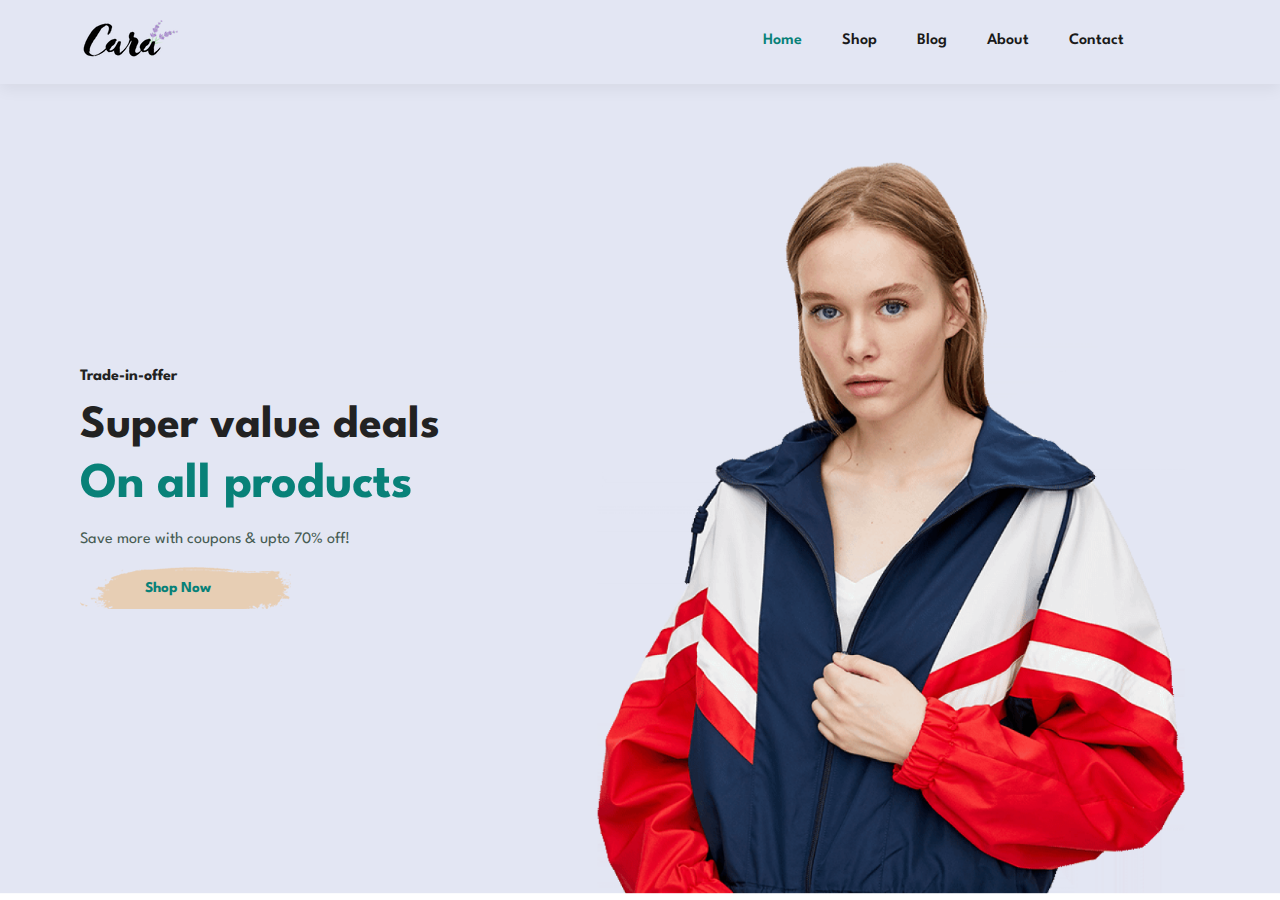
==== index.html @ a1d7463f "Hero section and Sticky navbar" ====
<!DOCTYPE html>
<html lang="en">

<head>
    <meta charset="UTF-8">
    <meta name="viewport" content="width=device-width, initial-scale=1.0">
    <title>Ecommerce Project</title>
    <link rel="stylesheet" href="style.css">
    <link rel="stylesheet" href="https://pro.fontawesome.com/releases/v5.10.0/css/all.css">

</head>

<body>
    <section id="header">
        <a href="#"><img src="img/logo.png" class="logo"></a>
        <div>
            <ul id="navbar">
                <li><a class="active" href="index.html">Home</a></li>
                <li><a href="shop.html">Shop</a></li>
                <li><a href="blog.html">Blog</a></li>
                <li><a href="about.html">About</a></li>
                <li><a href="contact.html">Contact</a></li>
                <li><a href="cart.html"><i class="far fa-shopping-bag"></i></a></li>
            </ul>
        </div>
    </section>

    <section id="hero">
        <h4>Trade-in-offer</h4>
        <h2>Super value deals</h2>
        <h1>On all products</h1>
        <p>Save more with coupons & upto 70% off!</p>
        <button>Shop Now</button>
    </section>

</body>
<script src="script.js"></script>

</html>
---- style.css ----
@import url('https://fonts.googleapis.com/css2?family=League+Spartan:wght@100..900&family=Spartan:wght@100..900&display=swap');

* {
    margin: 0;
    padding: 0;
    box-sizing: border-box;
    font-family: 'Spartan', sans-serif;
}

h1 {
    font-size: 50px;
    line-height: 64px;
    color: #222;
}

h2 {
    font-size: 46px;
    line-height: 54px;
    color: #222;
}

h4 {
    font-size: 20ox;
    color: #222;
}

h6 {
    font-size: 12px;
    font-weight: 700;
}

p {
    font-size: 16px;
    color: #465b52;
    margin: 15px 0 20px 0;
}

.section-p1 {
    padding: 40px 80px;
}

.section-m1 {
    margin: 40px 0;
}

body {
    width: 100%;
}

/* Header Start */
#header {
    display: flex;
    align-items: center;
    justify-content: space-between;
    padding: 20px 80px;
    background-color: #e3e6f3;
    box-shadow: 0 5px 15px rgba(0, 0, 0, 0.06);
    position: sticky;
    top: 0;
    left: 0;
}

#navbar {
    display: flex;
    justify-content: center;
    align-self: center;
}

#navbar li {
    list-style: none;
    padding: 0 20px;
    position: relative;
}

#navbar li a {
    text-decoration: none;
    font-size: 16px;
    font-weight: 600;
    color: #1a1a1a;
    transition: 0.3s ease;
}

#navbar li a:hover,
#navbar li a.active {
    color: #088178;
}

#navbar li a.active::af ter,
#navbar li a:hover::after {
    content: "";
    width: 30%;
    height: 2px;
    position: absolute;
    bottom: -4px;
    left: 20px;
    background: #088178;
}

/* Header ends */

/* Hero section starts */
#hero{
    background-image: url("img/hero4.png");
    height: 90vh;
    width: 100%;
    background-position: top 25% right 0;
    background-size: cover;
    padding: 0 80px;
    display: flex;
    flex-direction: column;
    align-items: flex-start;
    justify-content: center;
}

#hero h4{
    padding-bottom: 15px;
}
#hero h1{
color: #088178;
}
#hero button{
    background: url("img/button.png");
    color: #088178;
    background-color: transparent;
    border: 0;
    outline: 0;
    padding: 14px 80px 14px 65px; 
    cursor: pointer;
    background-repeat: no-repeat;
    font-weight: 700;
    font-size: 15px;
}
/* Hero section ends */
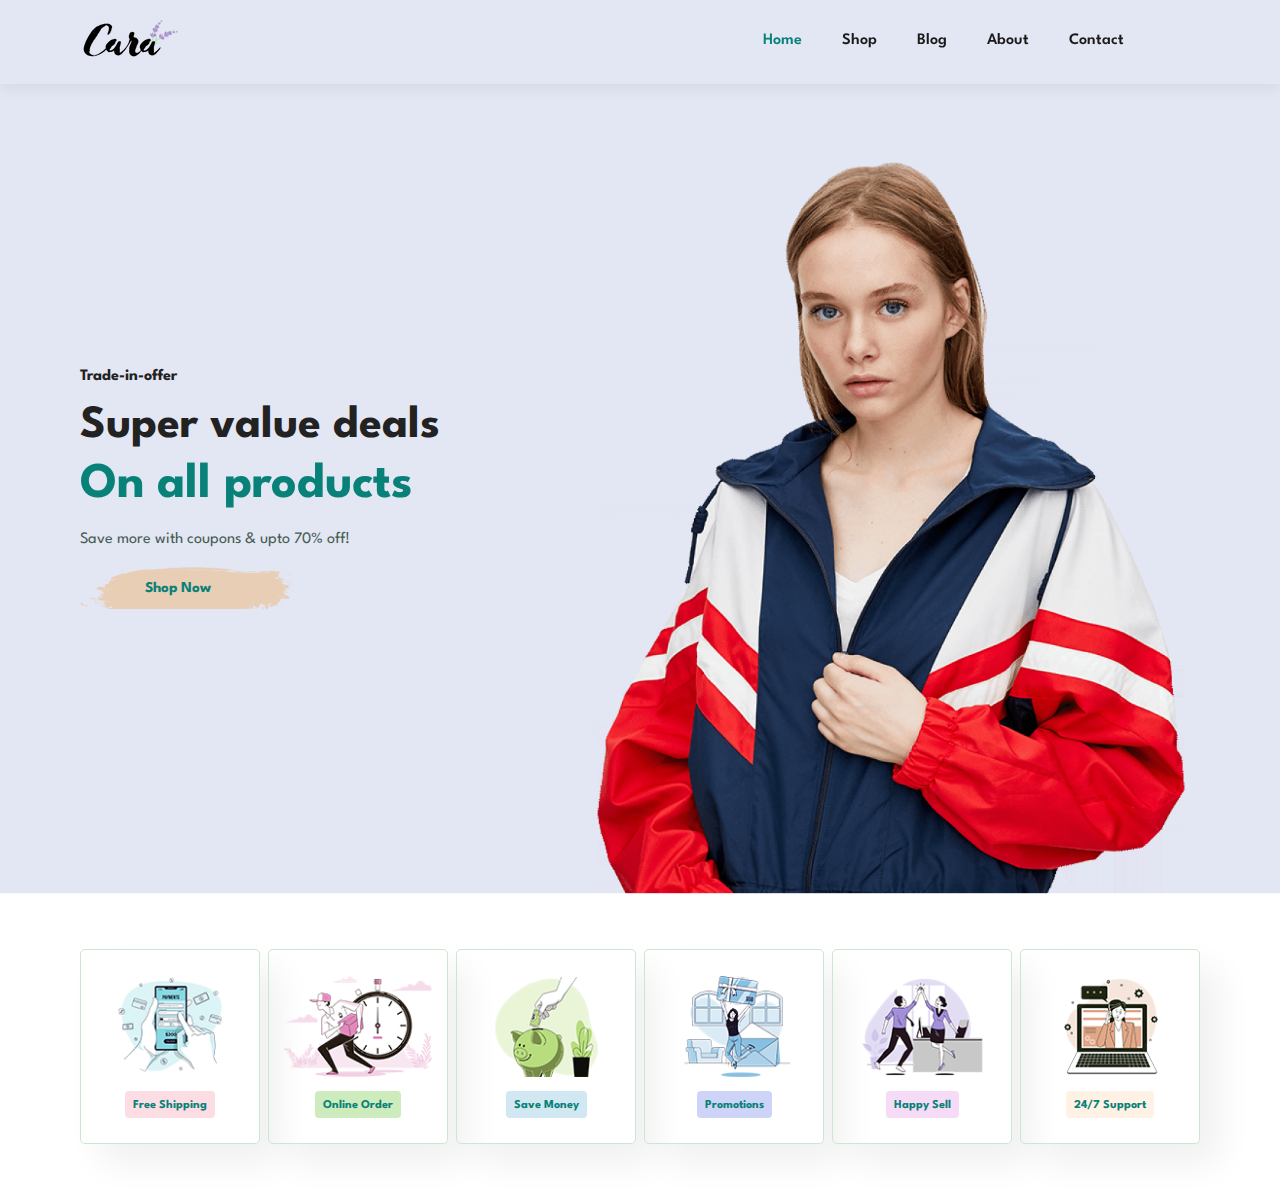
==== commit 3b7ef605: "Feature section" ====
--- a/index.html
+++ b/index.html
@@ -33,6 +33,34 @@
         <button>Shop Now</button>
     </section>
 
+    <section id="feature" class="section-p1">
+        <div class="fe-box">
+            <img src="img/features/f1.png" alt="">
+            <h6>Free Shipping</h6>
+        </div>
+        <div class="fe-box">
+            <img src="img/features/f2.png" alt="">
+            <h6>Online Order</h6>
+        </div>
+        <div class="fe-box">
+            <img src="img/features/f3.png" alt="">
+            <h6>Save Money</h6>
+        </div>
+        <div class="fe-box">
+            <img src="img/features/f4.png" alt="">
+            <h6>Promotions</h6>
+        </div>
+        <div class="fe-box">
+            <img src="img/features/f5.png" alt="">
+            <h6>Happy Sell</h6>
+        </div>
+        <div class="fe-box">
+            <img src="img/features/f6.png" alt="">
+            <h6>24/7 Support</h6>
+        </div>
+    </section>
+
+
 </body>
 <script src="script.js"></script>
 
--- a/style.css
+++ b/style.css
@@ -130,4 +130,58 @@
     font-weight: 700;
     font-size: 15px;
 }
-/* Hero section ends */+/* Hero section ends */
+
+/* Feature section starts */
+#feature{
+    display: flex;
+    align-items: center;
+    justify-content: space-between;
+    /* flex-wrap: wrap; */
+}
+#feature .fe-box{
+    width: 180px;
+    text-align: center;
+    padding: 25px 15px;
+    box-shadow: 20px 20px 34px rgba(0, 0, 0, 0.06);
+    ;
+    border: 1px solid #cce7d0;
+    border-radius: 5px;
+    margin: 15px 0;
+}
+
+#feature .fe-box:hover{
+    box-shadow: 10px 10px 54px rgba(0, 0, 0, 0.02 );
+}
+
+#feature .fe-box img{
+    width: 100%;
+    margin-bottom: 10px;
+}
+
+#feature .fe-box h6{
+    display: inline-block;
+    padding: 9px 8px 6px 8px;
+    line-height: 1;
+    border-radius: 4px;
+    color: #088178;
+    background-color: #fddde4;
+}
+
+#feature .fe-box:nth-child(2) h6{
+    background-color: #cdebbc;
+}
+#feature .fe-box:nth-child(3) h6{
+    background-color: #d1e8f2;
+}
+#feature .fe-box:nth-child(4) h6{
+    background-color: #cdd4f8;
+}
+#feature .fe-box:nth-child(5) h6{
+    background-color: #f6dbf6;
+}
+#feature .fe-box:nth-child(6) h6{
+    background-color: #fff2e5;
+}
+
+/* Feature section ends */
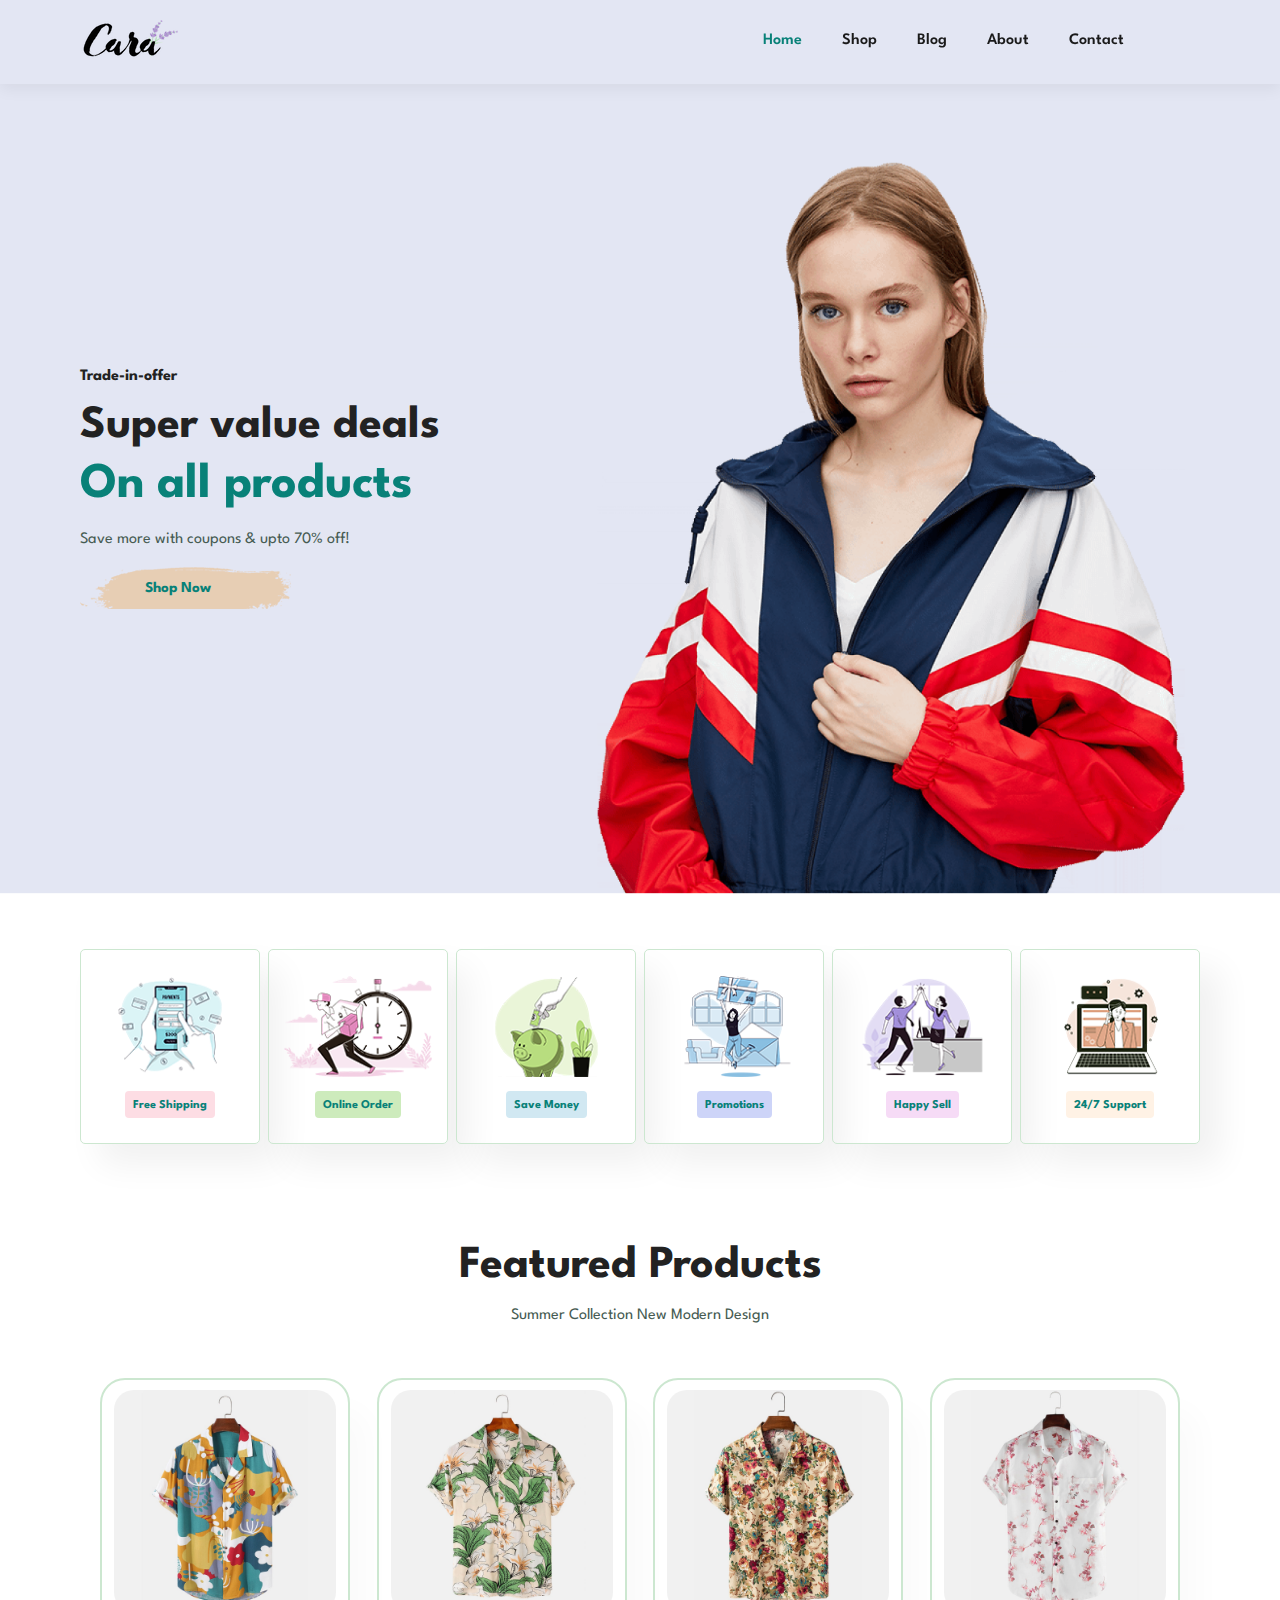
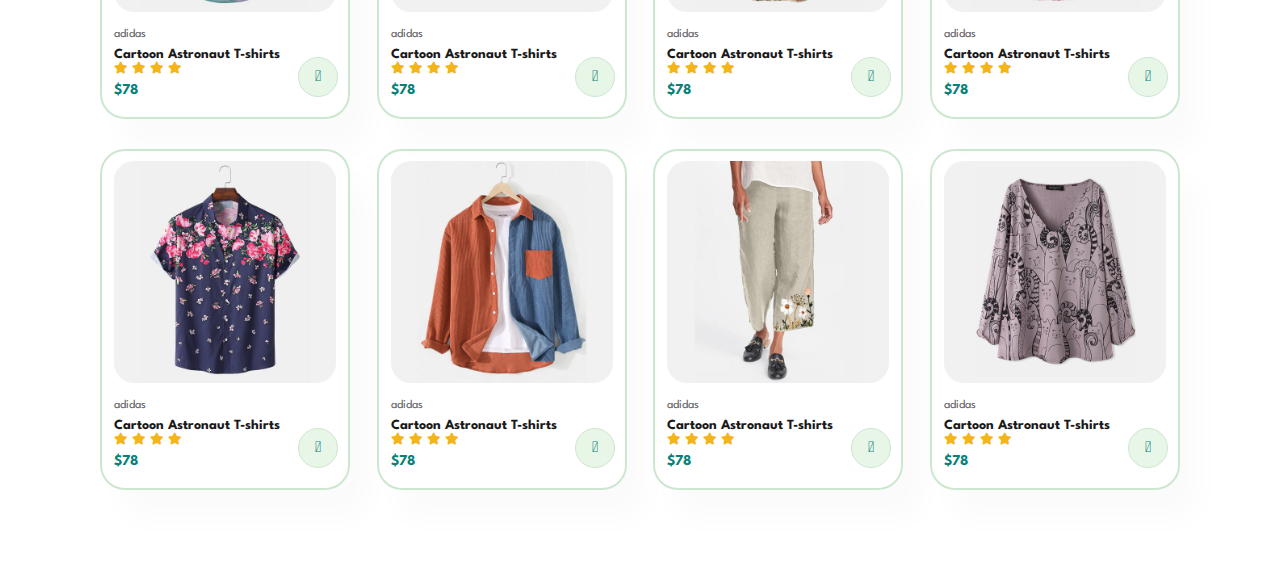
==== commit f6194337: "Feature products" ====
--- a/index.html
+++ b/index.html
@@ -60,6 +60,135 @@
         </div>
     </section>
 
+    <section id="product1" class="section-p1">
+        <h2>Featured Products</h2>
+        <p>Summer Collection New Modern Design</p>
+        <div class="pro-container">
+            <div class="pro">
+                <img src="img/products/f1.jpg" alt="">
+                <div class="des">
+                    <span>adidas</span>
+                    <h5>Cartoon Astronaut T-shirts</h5>
+                    <div class="star">
+                        <i class="fas fa-star"></i>
+                        <i class="fas fa-star"></i>
+                        <i class="fas fa-star"></i>
+                        <i class="fas fa-star"></i>
+                    </div>
+                    <h4>$78</h4>
+                </div>
+                <a href="#"><i class="fal fa-shopping-cart cart"></i></a>
+            </div>
+            <div class="pro">
+                <img src="img/products/f2.jpg" alt="">
+                <div class="des">
+                    <span>adidas</span>
+                    <h5>Cartoon Astronaut T-shirts</h5>
+                    <div class="star">
+                        <i class="fas fa-star"></i>
+                        <i class="fas fa-star"></i>
+                        <i class="fas fa-star"></i>
+                        <i class="fas fa-star"></i>
+                    </div>
+                    <h4>$78</h4>
+                </div>
+                <a href="#"><i class="fal fa-shopping-cart cart"></i></a>
+            </div>
+            <div class="pro">
+                <img src="img/products/f3.jpg" alt="">
+                <div class="des">
+                    <span>adidas</span>
+                    <h5>Cartoon Astronaut T-shirts</h5>
+                    <div class="star">
+                        <i class="fas fa-star"></i>
+                        <i class="fas fa-star"></i>
+                        <i class="fas fa-star"></i>
+                        <i class="fas fa-star"></i>
+                    </div>
+                    <h4>$78</h4>
+                </div>
+                <a href="#"><i class="fal fa-shopping-cart cart"></i></a>
+            </div>
+            <div class="pro">
+                <img src="img/products/f4.jpg" alt="">
+                <div class="des">
+                    <span>adidas</span>
+                    <h5>Cartoon Astronaut T-shirts</h5>
+                    <div class="star">
+                        <i class="fas fa-star"></i>
+                        <i class="fas fa-star"></i>
+                        <i class="fas fa-star"></i>
+                        <i class="fas fa-star"></i>
+                    </div>
+                    <h4>$78</h4>
+                </div>
+                <a href="#"><i class="fal fa-shopping-cart cart"></i></a>
+            </div>
+            <div class="pro">
+                <img src="img/products/f5.jpg" alt="">
+                <div class="des">
+                    <span>adidas</span>
+                    <h5>Cartoon Astronaut T-shirts</h5>
+                    <div class="star">
+                        <i class="fas fa-star"></i>
+                        <i class="fas fa-star"></i>
+                        <i class="fas fa-star"></i>
+                        <i class="fas fa-star"></i>
+                    </div>
+                    <h4>$78</h4>
+                </div>
+                <a href="#"><i class="fal fa-shopping-cart cart"></i></a>
+            </div>
+            <div class="pro">
+                <img src="img/products/f6.jpg" alt="">
+                <div class="des">
+                    <span>adidas</span>
+                    <h5>Cartoon Astronaut T-shirts</h5>
+                    <div class="star">
+                        <i class="fas fa-star"></i>
+                        <i class="fas fa-star"></i>
+                        <i class="fas fa-star"></i>
+                        <i class="fas fa-star"></i>
+                    </div>
+                    <h4>$78</h4>
+                </div>
+                <a href="#"><i class="fal fa-shopping-cart cart"></i></a>
+            </div>
+            <div class="pro">
+                <img src="img/products/f7.jpg" alt="">
+                <div class="des">
+                    <span>adidas</span>
+                    <h5>Cartoon Astronaut T-shirts</h5>
+                    <div class="star">
+                        <i class="fas fa-star"></i>
+                        <i class="fas fa-star"></i>
+                        <i class="fas fa-star"></i>
+                        <i class="fas fa-star"></i>
+                    </div>
+                    <h4>$78</h4>
+                </div>
+                <a href="#"><i class="fal fa-shopping-cart cart"></i></a>
+            </div>
+            <div class="pro">
+                <img src="img/products/f8.jpg" alt="">
+                <div class="des">
+                    <span>adidas</span>
+                    <h5>Cartoon Astronaut T-shirts</h5>
+                    <div class="star">
+                        <i class="fas fa-star"></i>
+                        <i class="fas fa-star"></i>
+                        <i class="fas fa-star"></i>
+                        <i class="fas fa-star"></i>
+                    </div>
+                    <h4>$78</h4>
+                </div>
+                <a href="#"><i class="fal fa-shopping-cart cart"></i></a>
+            </div>
+     
+
+        </div>
+    </section>
+
 
 </body>
 <script src="script.js"></script>
--- a/style.css
+++ b/style.css
@@ -58,12 +58,14 @@
     position: sticky;
     top: 0;
     left: 0;
+    z-index: 999;
 }
 
 #navbar {
     display: flex;
     justify-content: center;
     align-self: center;
+    
 }
 
 #navbar li {
@@ -137,7 +139,7 @@
     display: flex;
     align-items: center;
     justify-content: space-between;
-    /* flex-wrap: wrap; */
+    flex-wrap: wrap;
 }
 #feature .fe-box{
     width: 180px;
@@ -184,4 +186,83 @@
     background-color: #fff2e5;
 }
 
+#product1{
+    text-align: center;
+}
+
+#product1 .pro{
+    width: 23%;
+    min-width: 250px;
+    padding: 10px 12px;
+    border: 2px solid #cce7d0;
+    border-radius: 25px;
+    cursor: pointer;
+    box-shadow: 20px 30px 30px rgba(0, 0, 0, 0.02 );
+    margin: 15px 0;
+    transition: 0.2s ease;
+    position: relative;
+}
+#product1 .pro-container{
+    display: flex;
+    align-items: center;
+    justify-content: space-between;
+    flex-wrap: wrap;
+    padding: 20px;
+
+}
+
+#product1 .pro:hover{
+    box-shadow: 20px 30px 30px rgba(0, 0, 0, 0.08 );
+}
+
+#product1 .pro img{
+    width: 100%;
+    border-radius: 20px;
+}
+
+#product1 .pro .des{
+    text-align: start;
+    padding: 10px 0;
+}
+
+#product1 .pro .des span{
+    color: #606063;
+    font-size: 12px;
+}
+
+
+#product1 .pro .des h5{
+    padding-top: 7px;
+    color: #1a1a1a;
+    font-size: 14px;
+}
+
+
+#product1 .pro .des i{
+    font-size: 12px;
+    color: rgb(243, 181, 25);
+}
+
+
+#product1 .pro .des h4{
+    padding-top: 7px;
+    font-size: 15px;
+    font-weight: 700;
+    color: #088178;
+}
+
+
+#product1 .pro .cart{
+    width: 40px;
+    height: 40px;
+    line-height: 40px;
+    border-radius: 50px;
+    background-color: #e8f6e8;
+    font-weight: 500;
+    color: #088178;
+    border: 1px solid #cce7d0;
+    position: absolute;
+    bottom: 20px;
+    right: 10px;
+}
 /* Feature section ends */
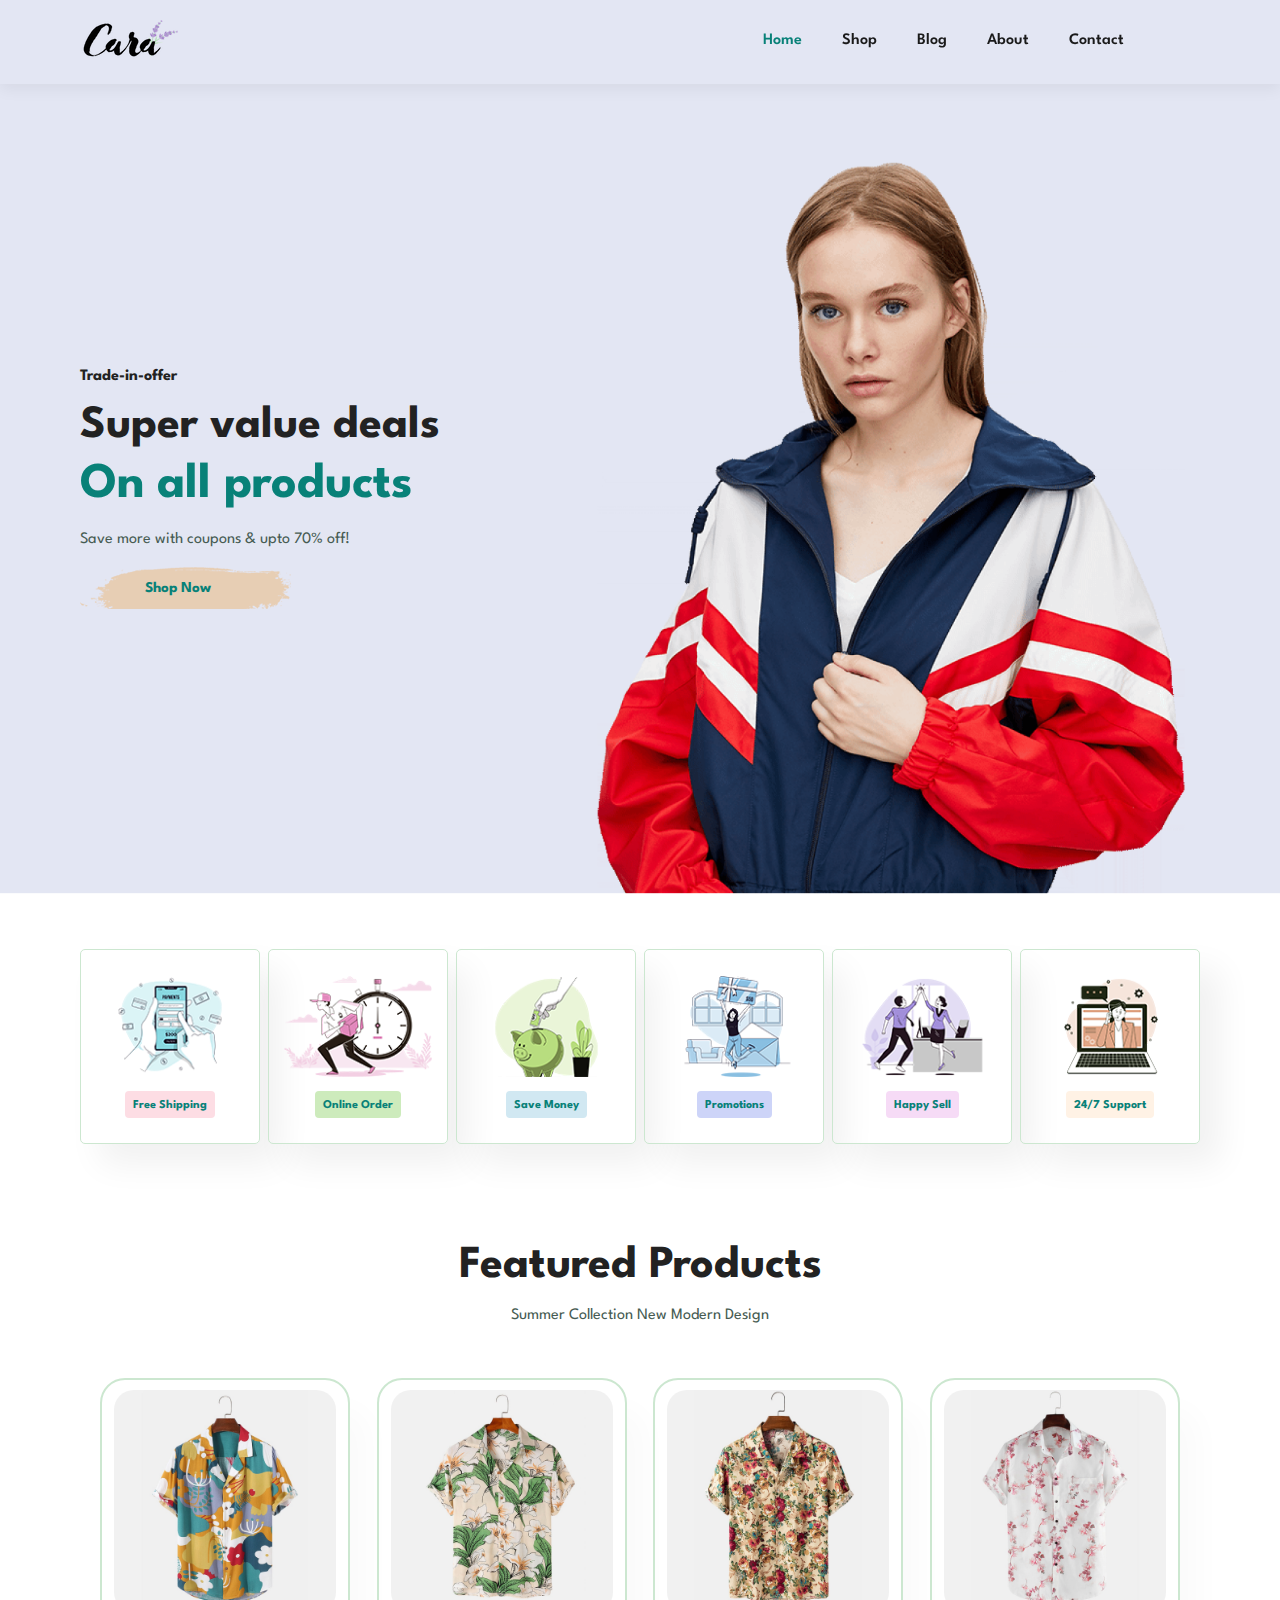
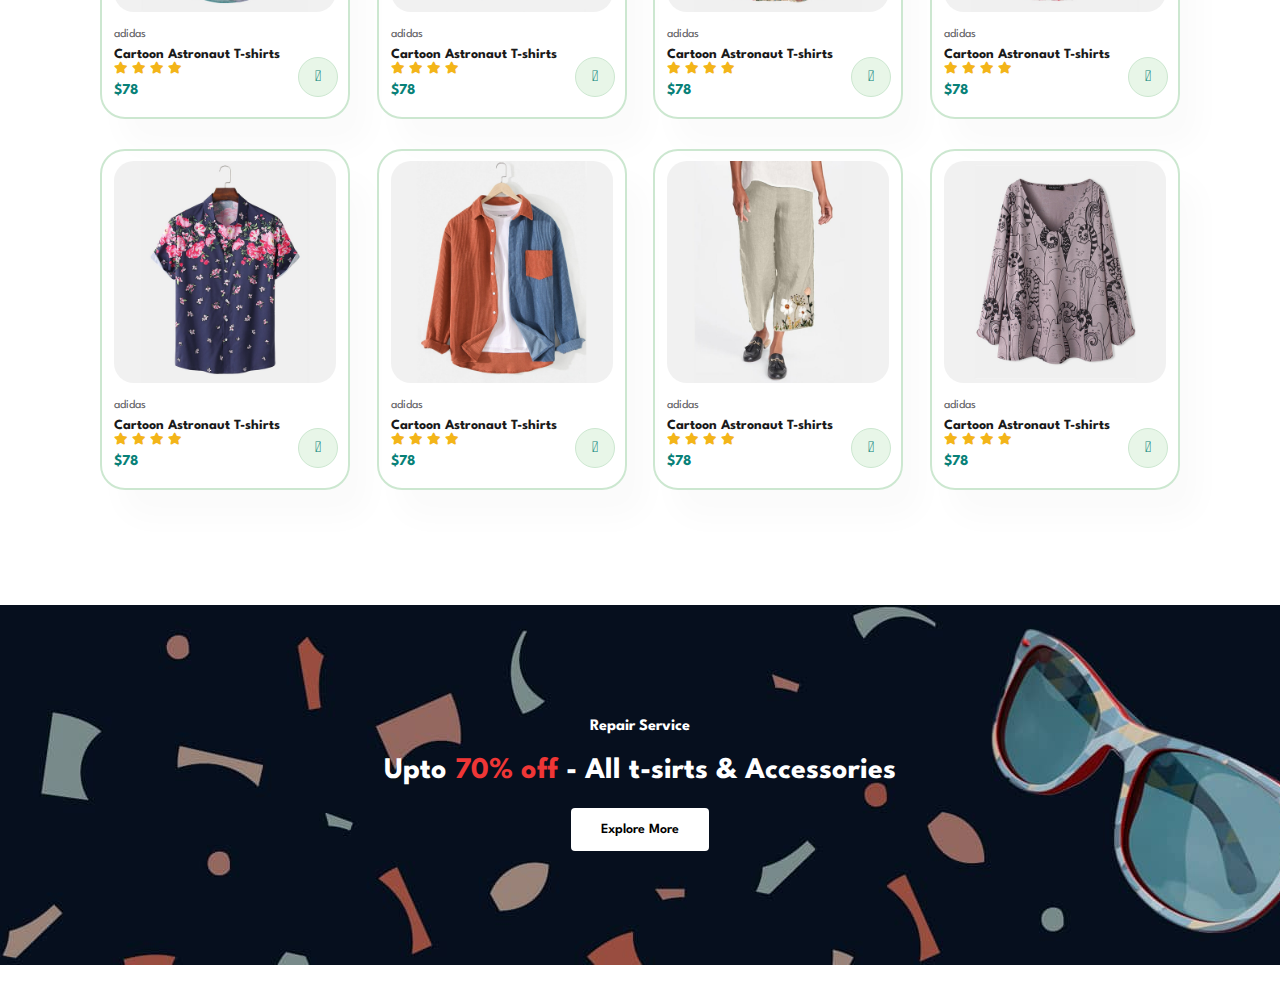
==== commit c49a87b1: "Banner section" ====
--- a/index.html
+++ b/index.html
@@ -189,6 +189,12 @@
         </div>
     </section>
 
+    <section id="banner" class="section-m1">
+        <h4>Repair Service</h4>
+        <h2>Upto <span>70% off</span> - All t-sirts & Accessories</h2>
+        <button class="normal">Explore More</button>
+    </section>
+
 
 </body>
 <script src="script.js"></script>
--- a/style.css
+++ b/style.css
@@ -41,6 +41,19 @@
 
 .section-m1 {
     margin: 40px 0;
+}
+
+button.normal{
+    font-size: 14px;
+    font-weight: 600;
+    padding: 15px 30px;
+    color: #000;
+    cursor: pointer;
+    border: 0;
+    outline: 0;
+    border-radius: 4px;
+    background-color: #fff;
+    transition: 0.3s ease;
 }
 
 body {
@@ -266,3 +279,38 @@
     right: 10px;
 }
 /* Feature section ends */
+
+
+/* Banner starts */
+#banner{
+    display: flex;
+    flex-direction: column;
+    justify-content: center;
+    align-items: center;
+    text-align: center;
+    background-image: url(img/banner/b2.jpg);
+    width: 100%;
+    height: 40vh;
+    background-size: cover;
+    background-position: center;
+}
+
+#banner h4{
+    color: #fff;
+    font-size: 16px;
+}
+
+#banner h2{
+    color: #fff;
+    font-size: 30px;
+    padding: 10px 0;
+}
+
+#banner h2 span{
+    color: #ef3636;
+}
+
+#banner button:hover{
+    background-color: #088178;
+    color: #fff;
+}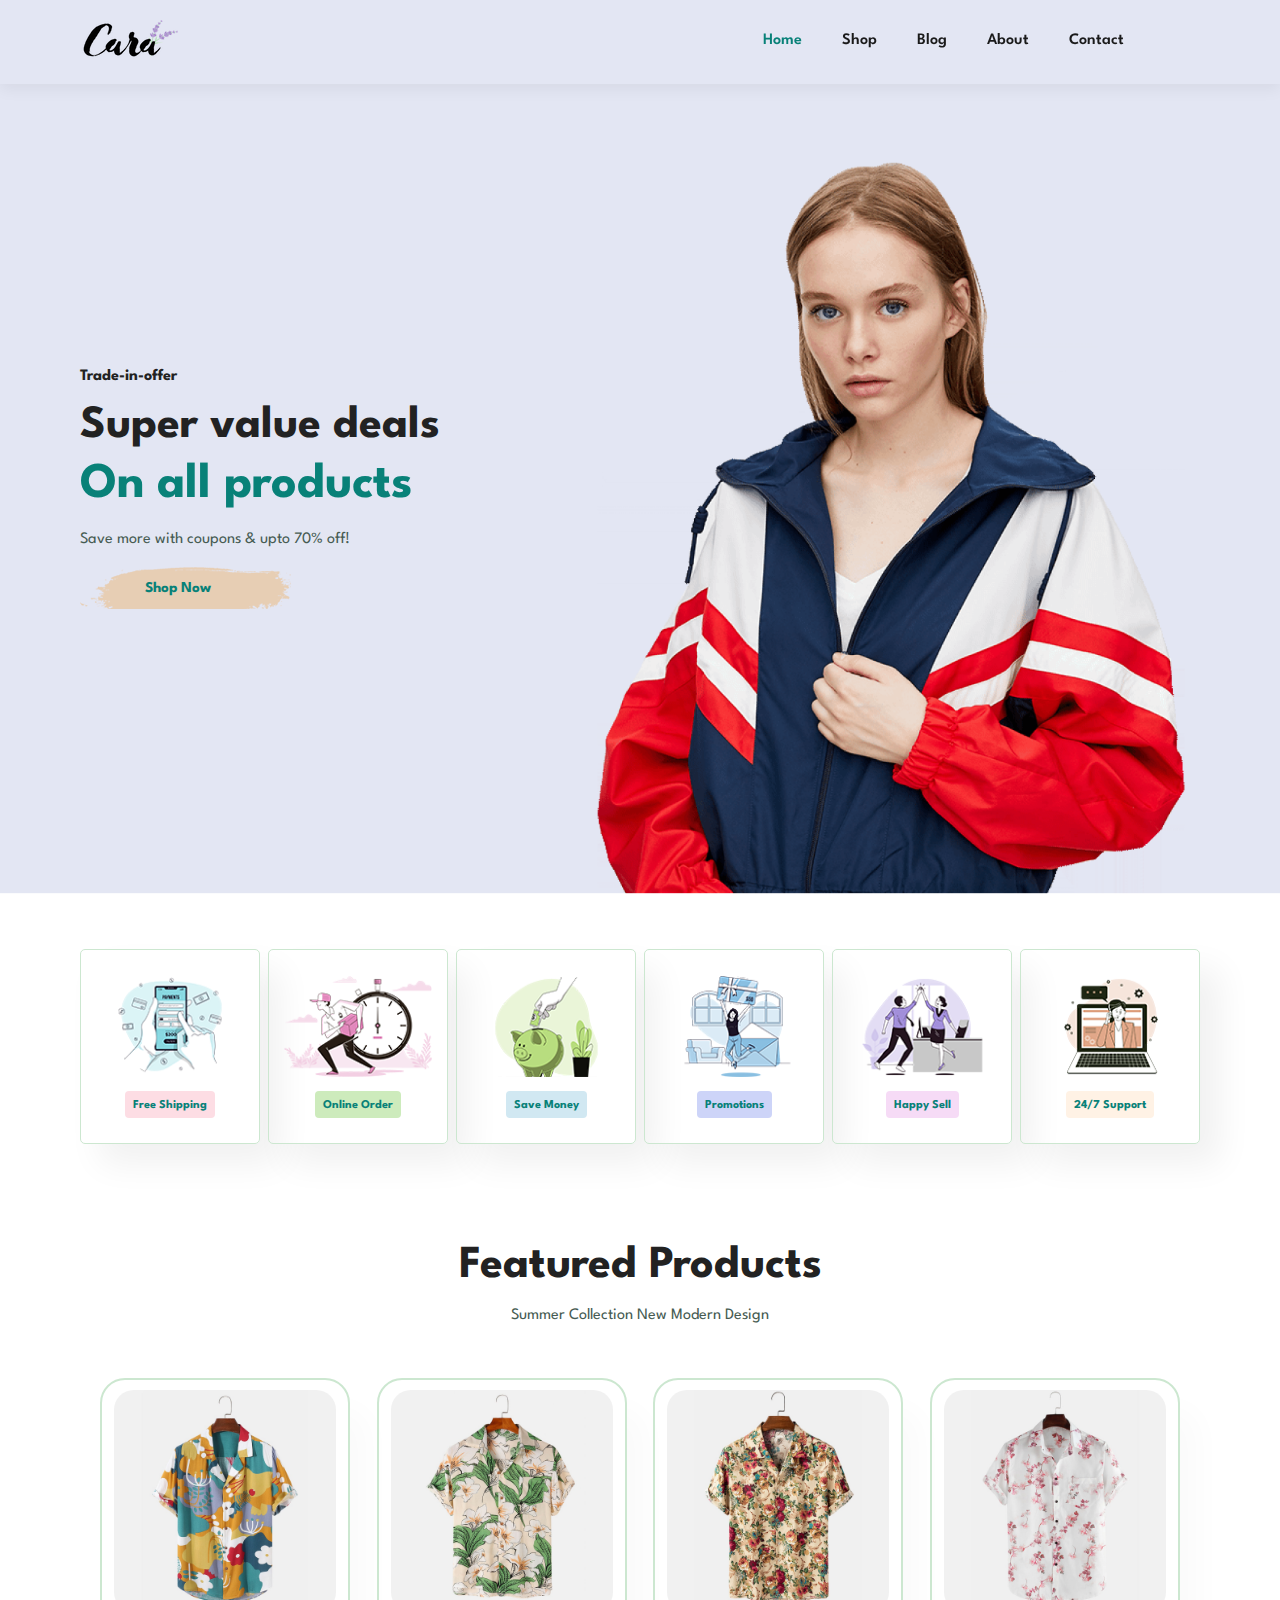
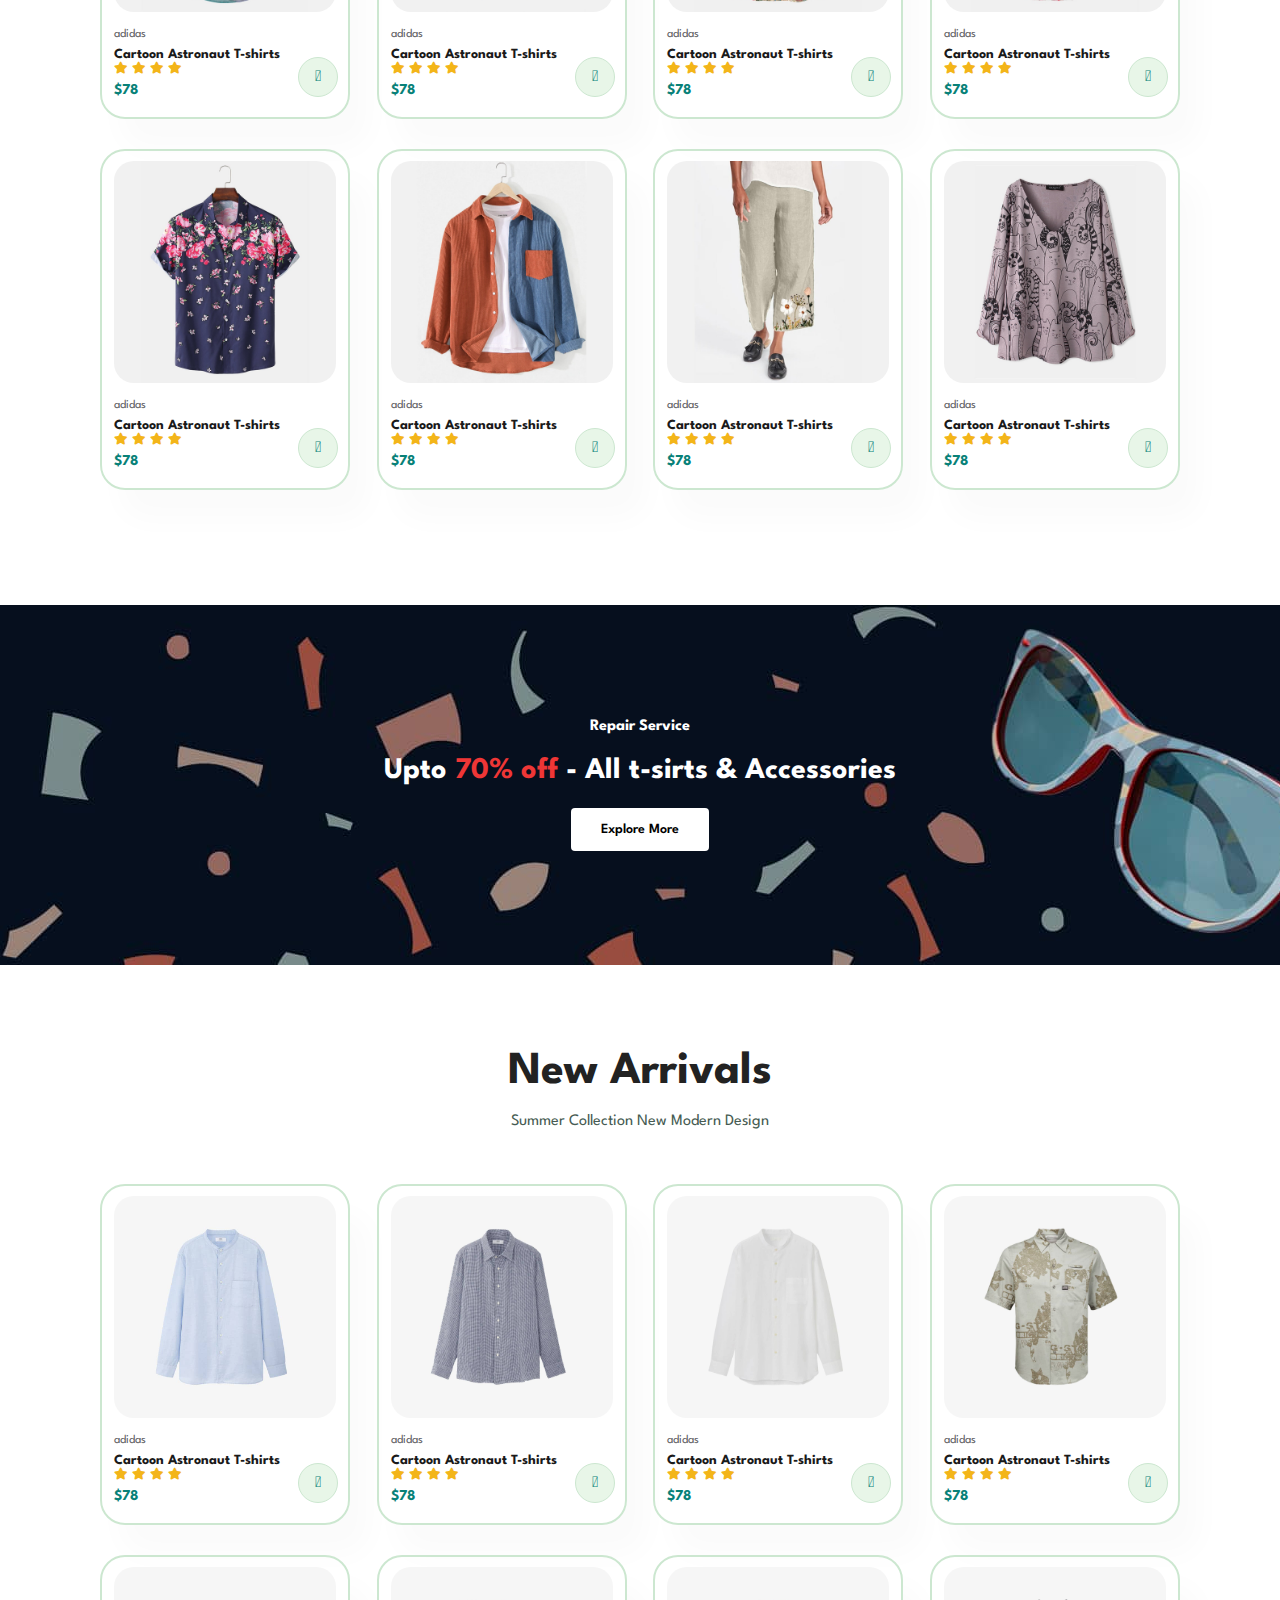
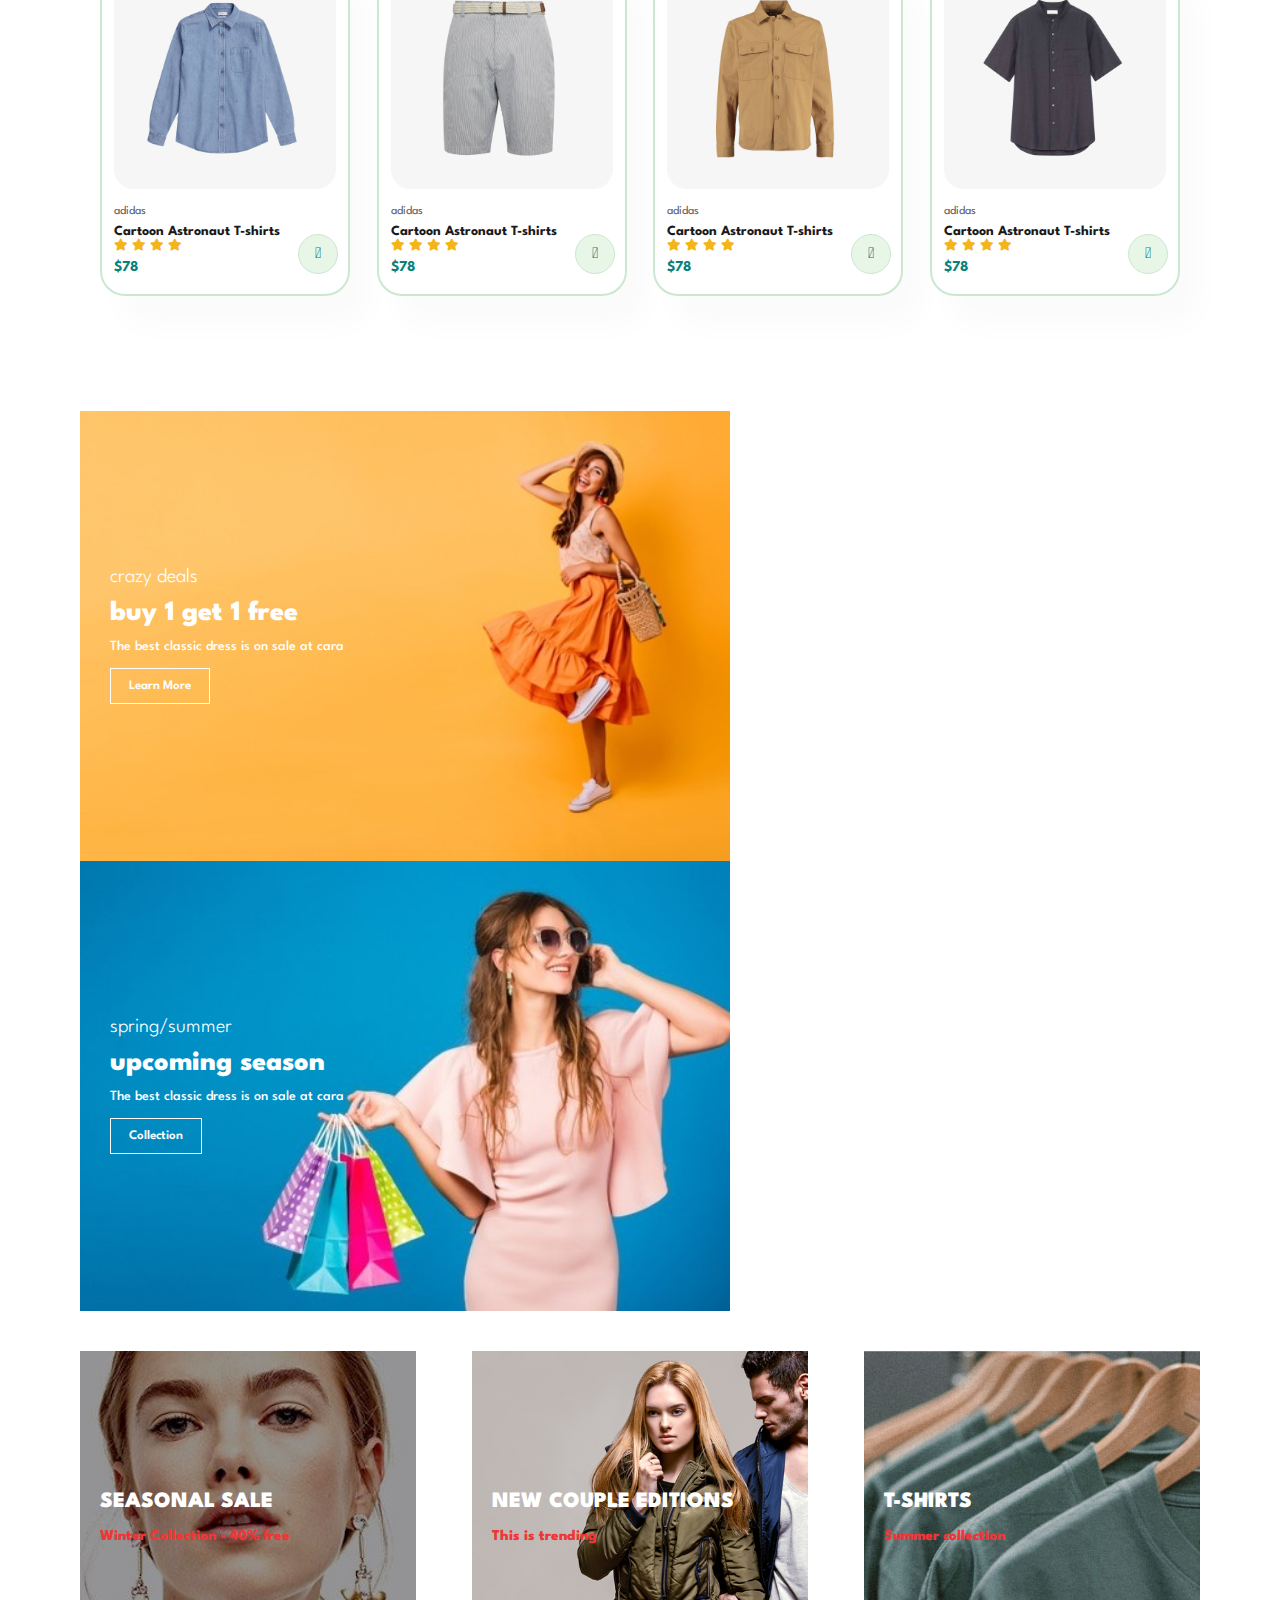
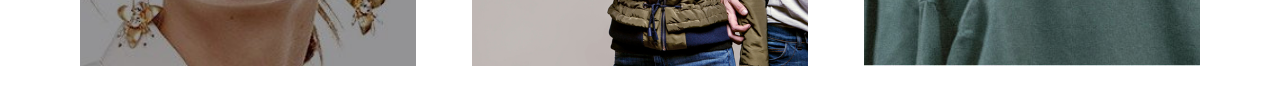
==== commit 1e9e7240: "Another Banner section" ====
--- a/index.html
+++ b/index.html
@@ -184,7 +184,7 @@
                 </div>
                 <a href="#"><i class="fal fa-shopping-cart cart"></i></a>
             </div>
-     
+
 
         </div>
     </section>
@@ -195,6 +195,165 @@
         <button class="normal">Explore More</button>
     </section>
 
+    <section id="product1" class="section-p1">
+        <h2>New Arrivals</h2>
+        <p>Summer Collection New Modern Design</p>
+        <div class="pro-container">
+            <div class="pro">
+                <img src="img/products/n1.jpg" alt="">
+                <div class="des">
+                    <span>adidas</span>
+                    <h5>Cartoon Astronaut T-shirts</h5>
+                    <div class="star">
+                        <i class="fas fa-star"></i>
+                        <i class="fas fa-star"></i>
+                        <i class="fas fa-star"></i>
+                        <i class="fas fa-star"></i>
+                    </div>
+                    <h4>$78</h4>
+                </div>
+                <a href="#"><i class="fal fa-shopping-cart cart"></i></a>
+            </div>
+            <div class="pro">
+                <img src="img/products/n2.jpg" alt="">
+                <div class="des">
+                    <span>adidas</span>
+                    <h5>Cartoon Astronaut T-shirts</h5>
+                    <div class="star">
+                        <i class="fas fa-star"></i>
+                        <i class="fas fa-star"></i>
+                        <i class="fas fa-star"></i>
+                        <i class="fas fa-star"></i>
+                    </div>
+                    <h4>$78</h4>
+                </div>
+                <a href="#"><i class="fal fa-shopping-cart cart"></i></a>
+            </div>
+            <div class="pro">
+                <img src="img/products/n3.jpg" alt="">
+                <div class="des">
+                    <span>adidas</span>
+                    <h5>Cartoon Astronaut T-shirts</h5>
+                    <div class="star">
+                        <i class="fas fa-star"></i>
+                        <i class="fas fa-star"></i>
+                        <i class="fas fa-star"></i>
+                        <i class="fas fa-star"></i>
+                    </div>
+                    <h4>$78</h4>
+                </div>
+                <a href="#"><i class="fal fa-shopping-cart cart"></i></a>
+            </div>
+            <div class="pro">
+                <img src="img/products/n4.jpg" alt="">
+                <div class="des">
+                    <span>adidas</span>
+                    <h5>Cartoon Astronaut T-shirts</h5>
+                    <div class="star">
+                        <i class="fas fa-star"></i>
+                        <i class="fas fa-star"></i>
+                        <i class="fas fa-star"></i>
+                        <i class="fas fa-star"></i>
+                    </div>
+                    <h4>$78</h4>
+                </div>
+                <a href="#"><i class="fal fa-shopping-cart cart"></i></a>
+            </div>
+            <div class="pro">
+                <img src="img/products/n5.jpg" alt="">
+                <div class="des">
+                    <span>adidas</span>
+                    <h5>Cartoon Astronaut T-shirts</h5>
+                    <div class="star">
+                        <i class="fas fa-star"></i>
+                        <i class="fas fa-star"></i>
+                        <i class="fas fa-star"></i>
+                        <i class="fas fa-star"></i>
+                    </div>
+                    <h4>$78</h4>
+                </div>
+                <a href="#"><i class="fal fa-shopping-cart cart"></i></a>
+            </div>
+            <div class="pro">
+                <img src="img/products/n6.jpg" alt="">
+                <div class="des">
+                    <span>adidas</span>
+                    <h5>Cartoon Astronaut T-shirts</h5>
+                    <div class="star">
+                        <i class="fas fa-star"></i>
+                        <i class="fas fa-star"></i>
+                        <i class="fas fa-star"></i>
+                        <i class="fas fa-star"></i>
+                    </div>
+                    <h4>$78</h4>
+                </div>
+                <a href="#"><i class="fal fa-shopping-cart cart"></i></a>
+            </div>
+            <div class="pro">
+                <img src="img/products/n7.jpg" alt="">
+                <div class="des">
+                    <span>adidas</span>
+                    <h5>Cartoon Astronaut T-shirts</h5>
+                    <div class="star">
+                        <i class="fas fa-star"></i>
+                        <i class="fas fa-star"></i>
+                        <i class="fas fa-star"></i>
+                        <i class="fas fa-star"></i>
+                    </div>
+                    <h4>$78</h4>
+                </div>
+                <a href="#"><i class="fal fa-shopping-cart cart"></i></a>
+            </div>
+            <div class="pro">
+                <img src="img/products/n8.jpg" alt="">
+                <div class="des">
+                    <span>adidas</span>
+                    <h5>Cartoon Astronaut T-shirts</h5>
+                    <div class="star">
+                        <i class="fas fa-star"></i>
+                        <i class="fas fa-star"></i>
+                        <i class="fas fa-star"></i>
+                        <i class="fas fa-star"></i>
+                    </div>
+                    <h4>$78</h4>
+                </div>
+                <a href="#"><i class="fal fa-shopping-cart cart"></i></a>
+            </div>
+
+
+        </div>
+    </section>
+
+    <section id="sm-banner" class="section-p1">
+        <div class="banner-box">
+            <h4>crazy deals</h4>
+            <h2>buy 1 get 1 free</h2>
+            <span>The best classic dress is on sale at cara</span>
+            <button class="white">Learn More</button>
+        </div>
+        <div class="banner-box banner-box2">
+            <h4>spring/summer</h4>
+            <h2>upcoming season</h2>
+            <span>The best classic dress is on sale at cara</span>
+            <button class="white">Collection</button>
+        </div>
+    </section>
+
+    <section id="banner3">
+        <div class="banner-box">
+            <h2>SEASONAL SALE</h2>
+            <h3>Winter Collection - 40% free</h3>
+        </div>
+        <div class="banner-box banner-box2">
+            <h2>NEW COUPLE EDITIONS</h2>
+            <h3>This is trending</h3>
+        </div>
+        <div class="banner-box banner-box3">
+            <h2>T-SHIRTS</h2>
+            <h3>Summer collection</h3>
+        </div>
+    </section>
+
 
 </body>
 <script src="script.js"></script>
--- a/style.css
+++ b/style.css
@@ -313,4 +313,104 @@
 #banner button:hover{
     background-color: #088178;
     color: #fff;
+}
+
+/* Banner section ends */
+
+/* Banner box starts */
+#sm-banner{
+    display: flex;
+    justify-content: space-between;
+    flex-wrap: wrap;
+}
+#sm-banner .banner-box{
+    display: flex;
+    flex-direction: column;
+    justify-content: center;
+    align-items: flex-start;
+    background-image: url("img/banner/b17.jpg");
+    min-width: 650px;
+    height: 50vh;
+    background-size: cover;
+    background-position: center;
+    padding: 30px;
+}
+#sm-banner .banner-box2{
+    background-image: url("img/banner/b18.jpg");
+}
+
+#sm-banner h4{
+    color: #fff;
+    font-size: 20px;
+    font-weight: 300;
+}
+
+#sm-banner h2{
+    color: #fff;
+    font-size: 28px;
+    font-weight: 800;
+}
+
+#sm-banner span{
+    color: #fff;
+    font-size: 14px;
+    font-weight: 500;
+    padding-bottom: 15px;
+}
+
+#sm-banner .white{
+    font-size: 13px;
+    background-color: transparent;
+    color: #fff;
+    font-weight: 600;
+    padding: 11px 18px;
+    border: 1px solid #fff;
+    outline: none;
+    transition: 0.2s ease;
+    cursor: pointer;
+}
+
+#sm-banner .banner-box:hover button{
+    background-color: #088178; 
+    border: 1px solid #088178;
+}
+
+#banner3{
+    display: flex;
+    flex-wrap: wrap;
+    justify-content: space-between;
+    padding: 0 80px;
+}
+
+#banner3 .banner-box{
+    display: flex;
+    flex-direction: column;
+    justify-content: center;
+    align-items: flex-start;
+    background-image: url("img/banner/b7.jpg");
+    min-width: 30%;
+    height: 35vh;
+    background-size: cover;
+    background-position: center;
+    padding: 20px;
+    margin-bottom: 20px;
+}
+
+#banner3 .banner-box2{
+    background-image: url("img/banner/b4.jpg");
+}
+#banner3 .banner-box3{
+    background-image: url("img/banner/b10.jpg");
+}
+
+#banner3 h2{
+    color: #fff;
+    font-weight: 900;
+    font-size: 22px;
+}
+
+#banner3 h3{
+    color: #ef3636;
+    font-size: 15px;
+    font-weight: 800;
 }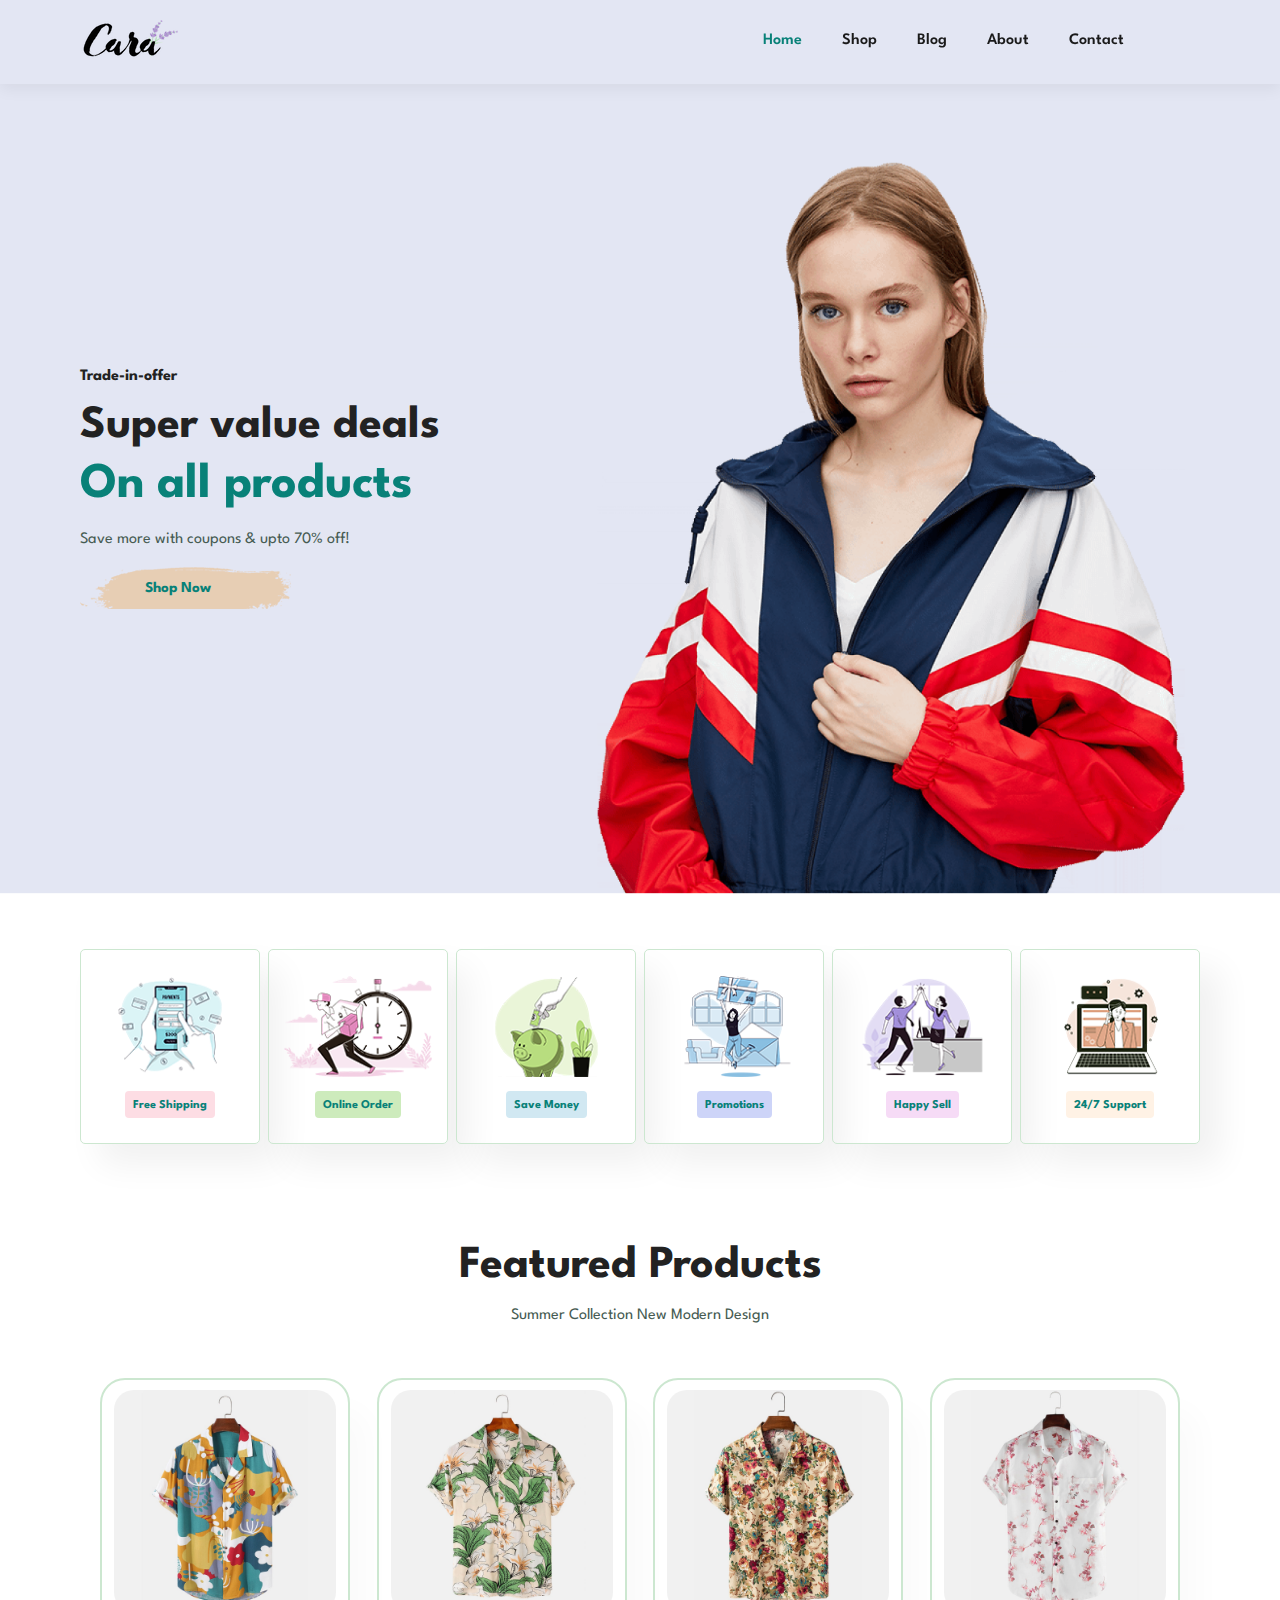
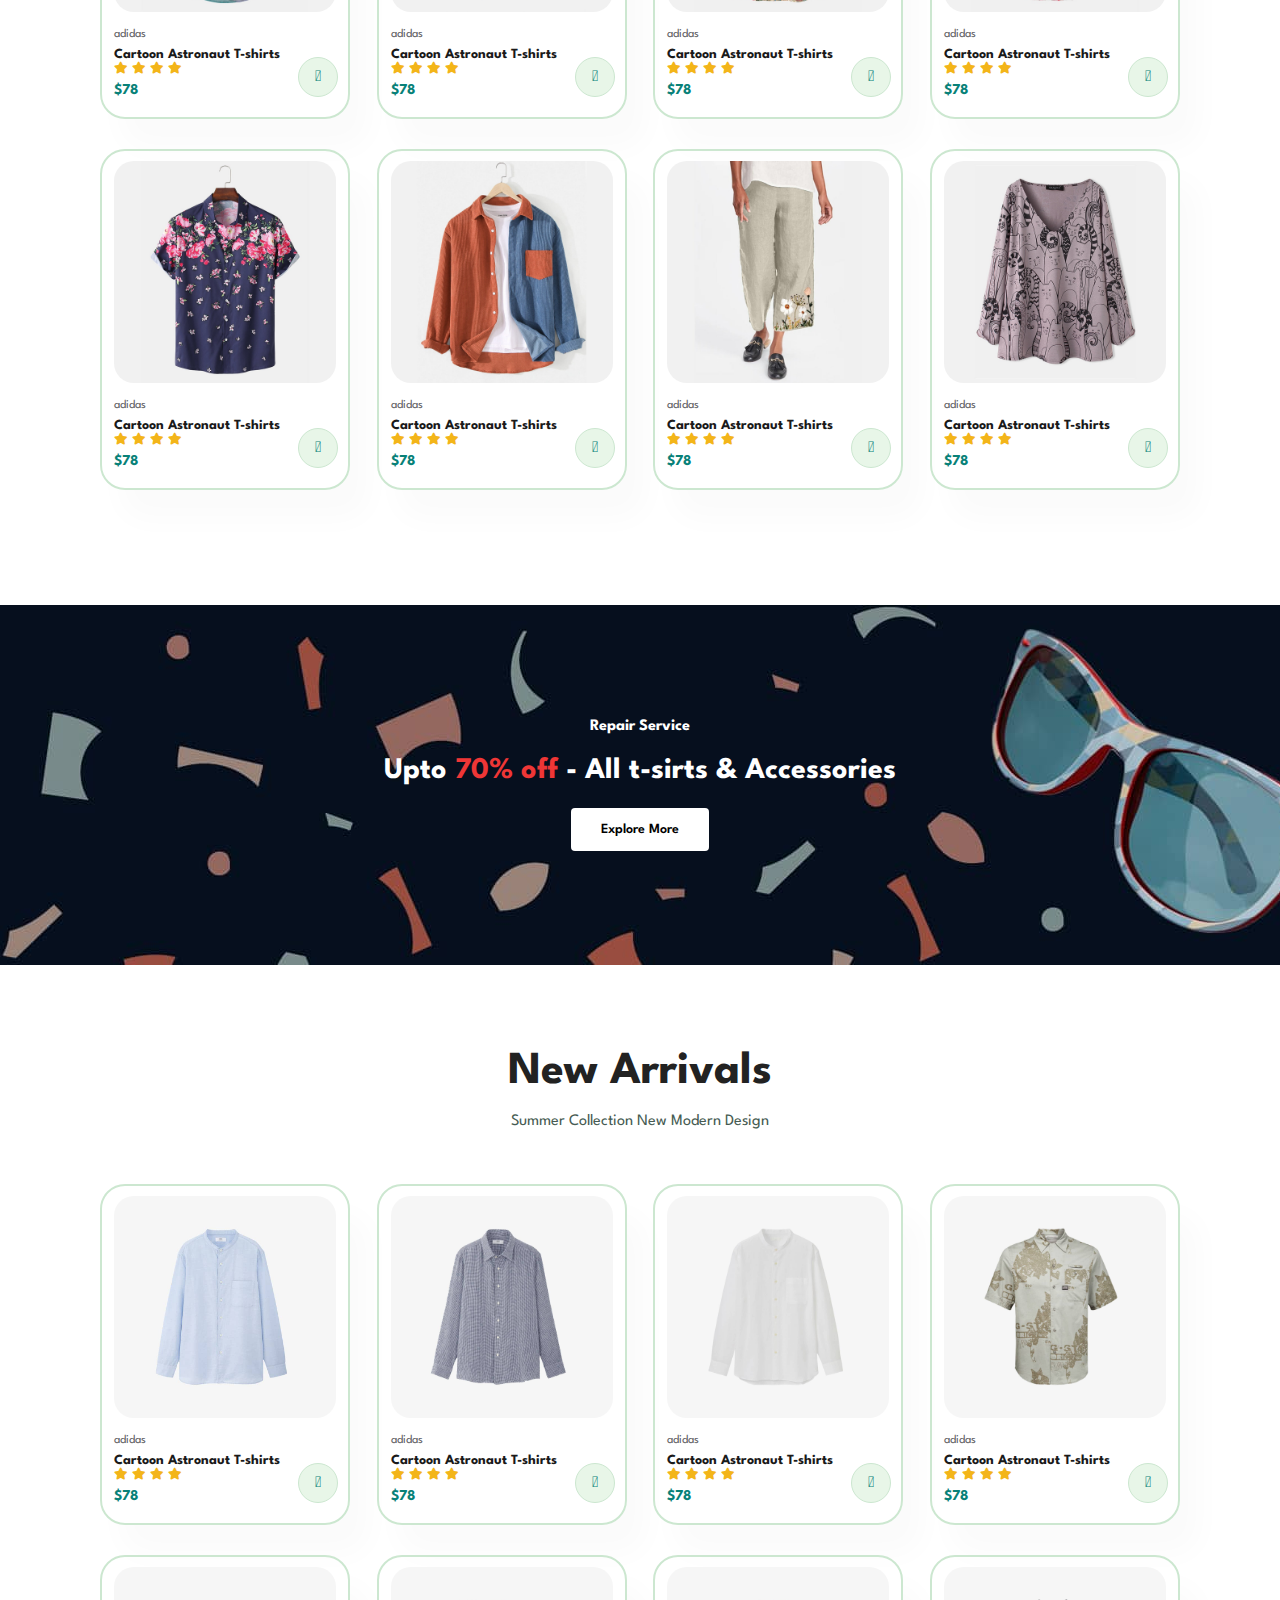
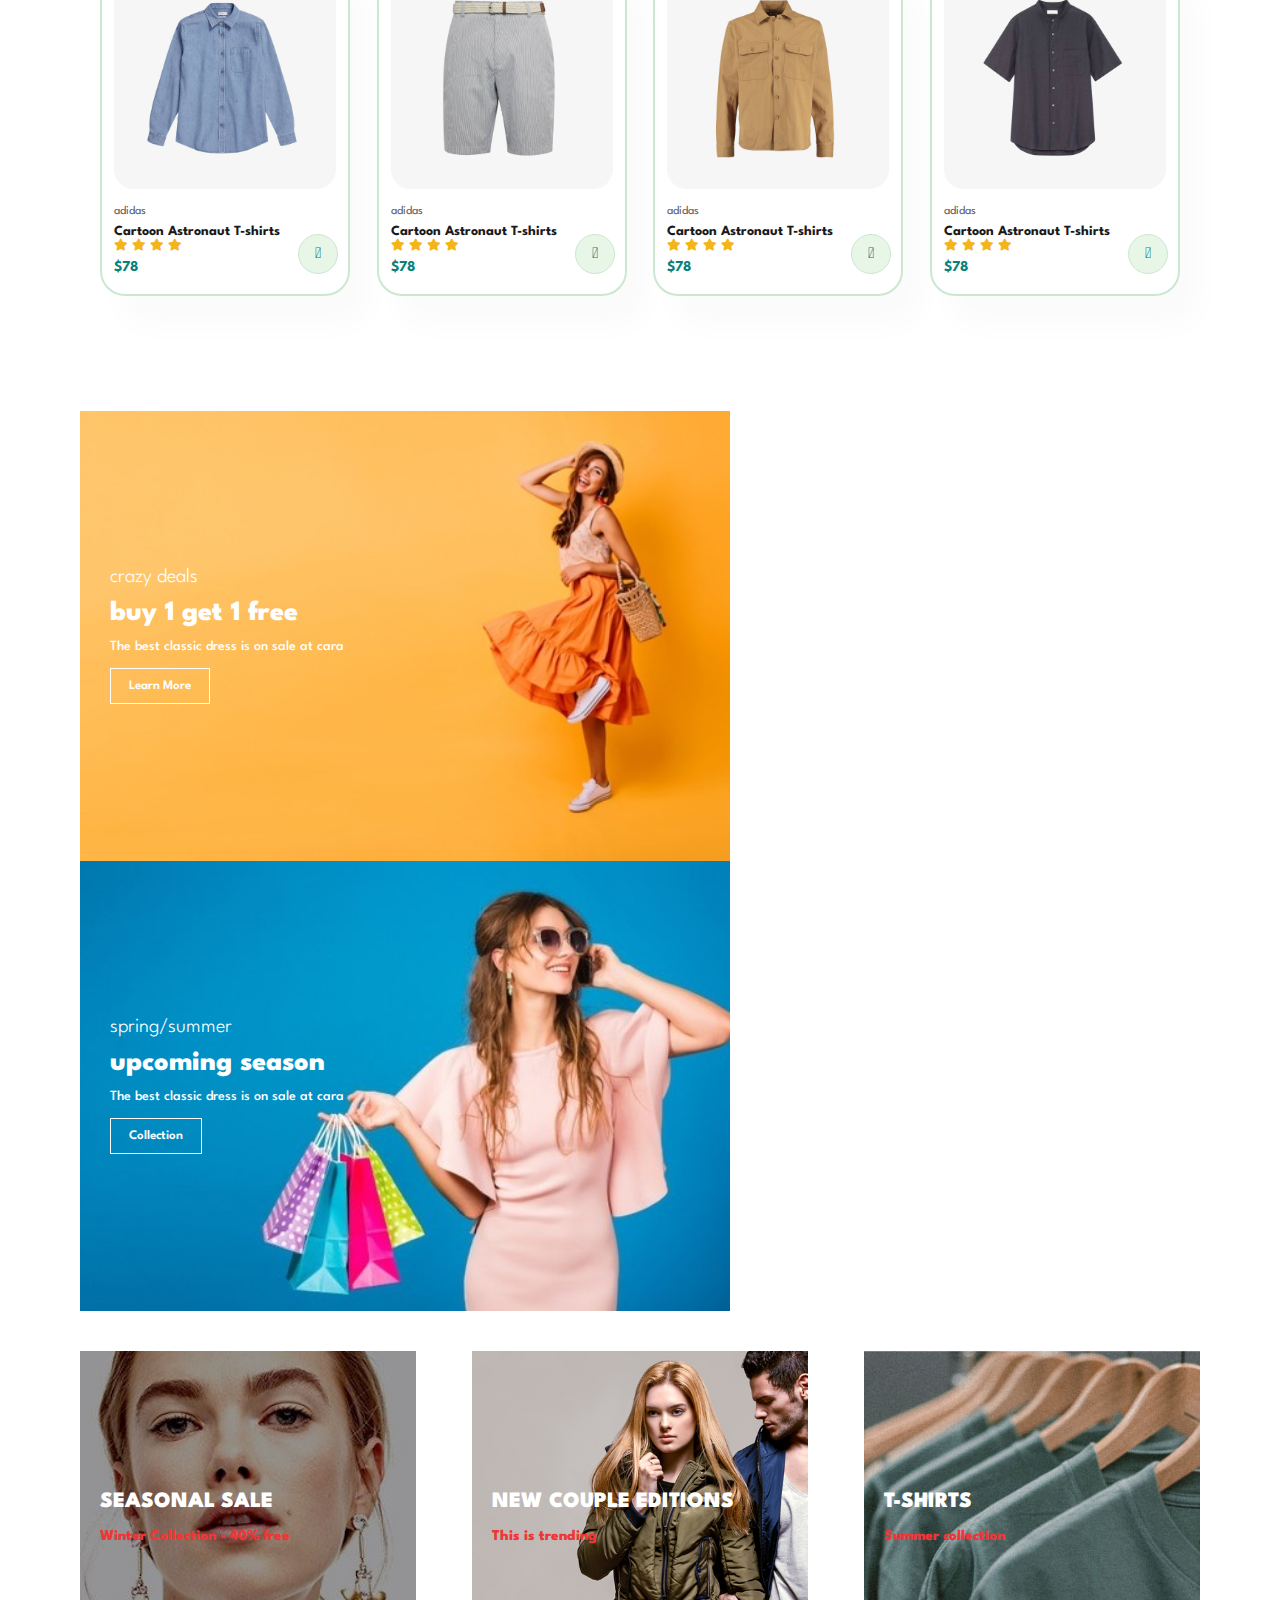
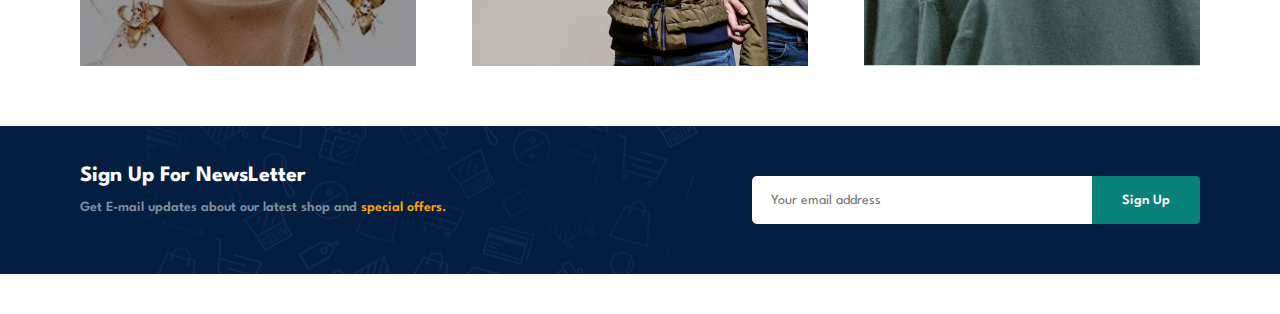
==== commit 0dfe4e95: "Newsletter section" ====
--- a/index.html
+++ b/index.html
@@ -354,6 +354,17 @@
         </div>
     </section>
 
+    <section id="newsletter" class="section-p1 section-m1">
+        <div class="newstext">
+            <h4>Sign Up For NewsLetter</h4>
+            <p>Get E-mail updates about our latest shop and <span>special offers.</span>
+            </p>
+        </div>
+        <div class="form">
+            <input type="text" placeholder="Your email address">
+            <button class="normal">Sign Up</button>
+        </div>
+    </section>
 
 </body>
 <script src="script.js"></script>
--- a/style.css
+++ b/style.css
@@ -413,4 +413,59 @@
     color: #ef3636;
     font-size: 15px;
     font-weight: 800;
+}
+
+/* Banner box ends */
+
+/* Newsletter starts */
+#newsletter{
+    display: flex;
+    /* margin: 20px 80px; */
+    justify-content: space-between;
+    flex-wrap: wrap;
+    align-items: center;
+    background-image: url("img/banner/b14.png");
+    background-repeat: no-repeat;
+    background-position: 20% 30%;
+    background-color: #041e42;
+}
+
+#newsletter h4{
+    font-size: 22px;
+    font-weight: 700;
+    color: #fff;
+}
+#newsletter p{
+    font-size: 14px;
+    font-weight: 600;
+    color: #818ea0;
+}
+
+#newsletter p span{
+    color: orange;
+}
+
+#newsletter .form{
+    display: flex;
+    width: 40%;
+}
+
+#newsletter input{
+    height: 3.012rem;
+    padding: 0 1.25em;
+    font-size: 14px;
+    width: 100%;
+    border: 1px solid transparent;
+    border-radius: 5px;
+    outline: none;
+    border-top-right-radius: 0;
+    border-bottom-right-radius: 0;
+}
+
+#newsletter button{
+    background-color: #088178;
+    color: #fff;
+    white-space: nowrap;
+    border-top-left-radius: 0;
+    border-bottom-left-radius: 0;
 }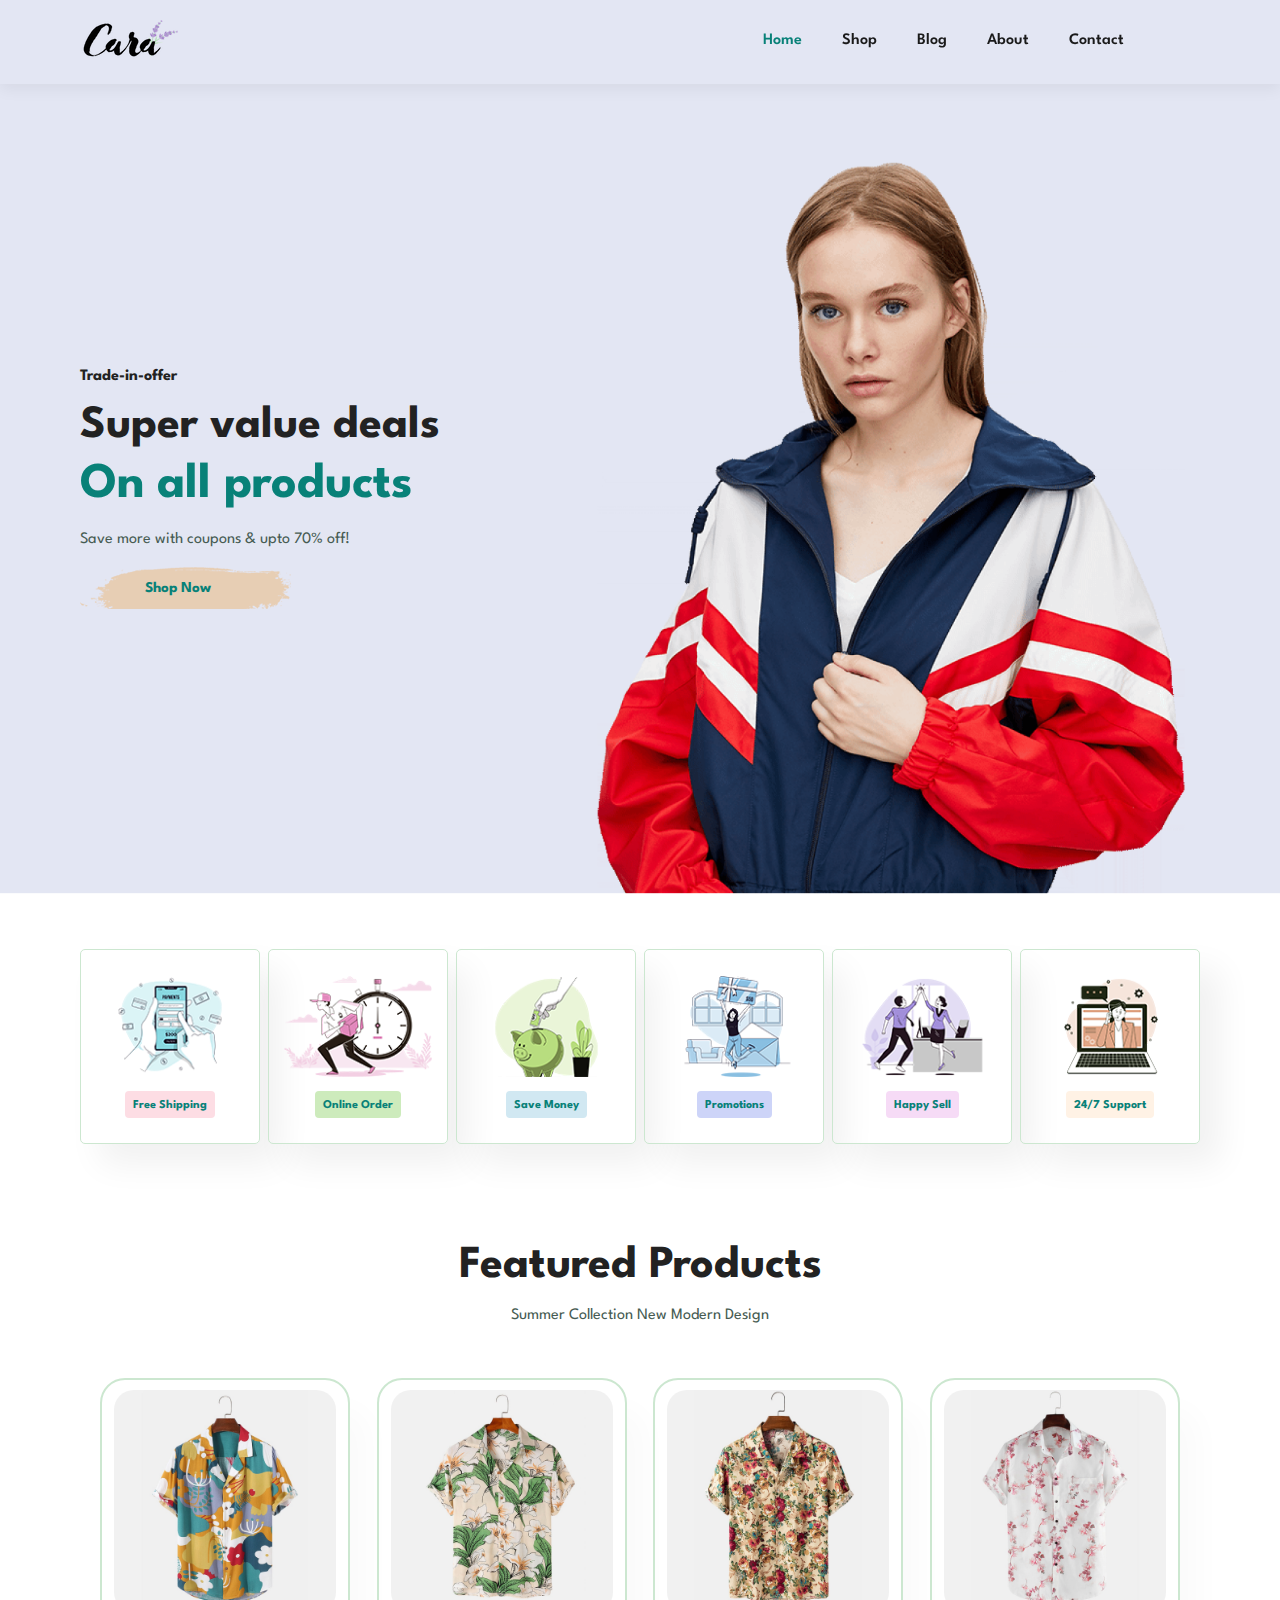
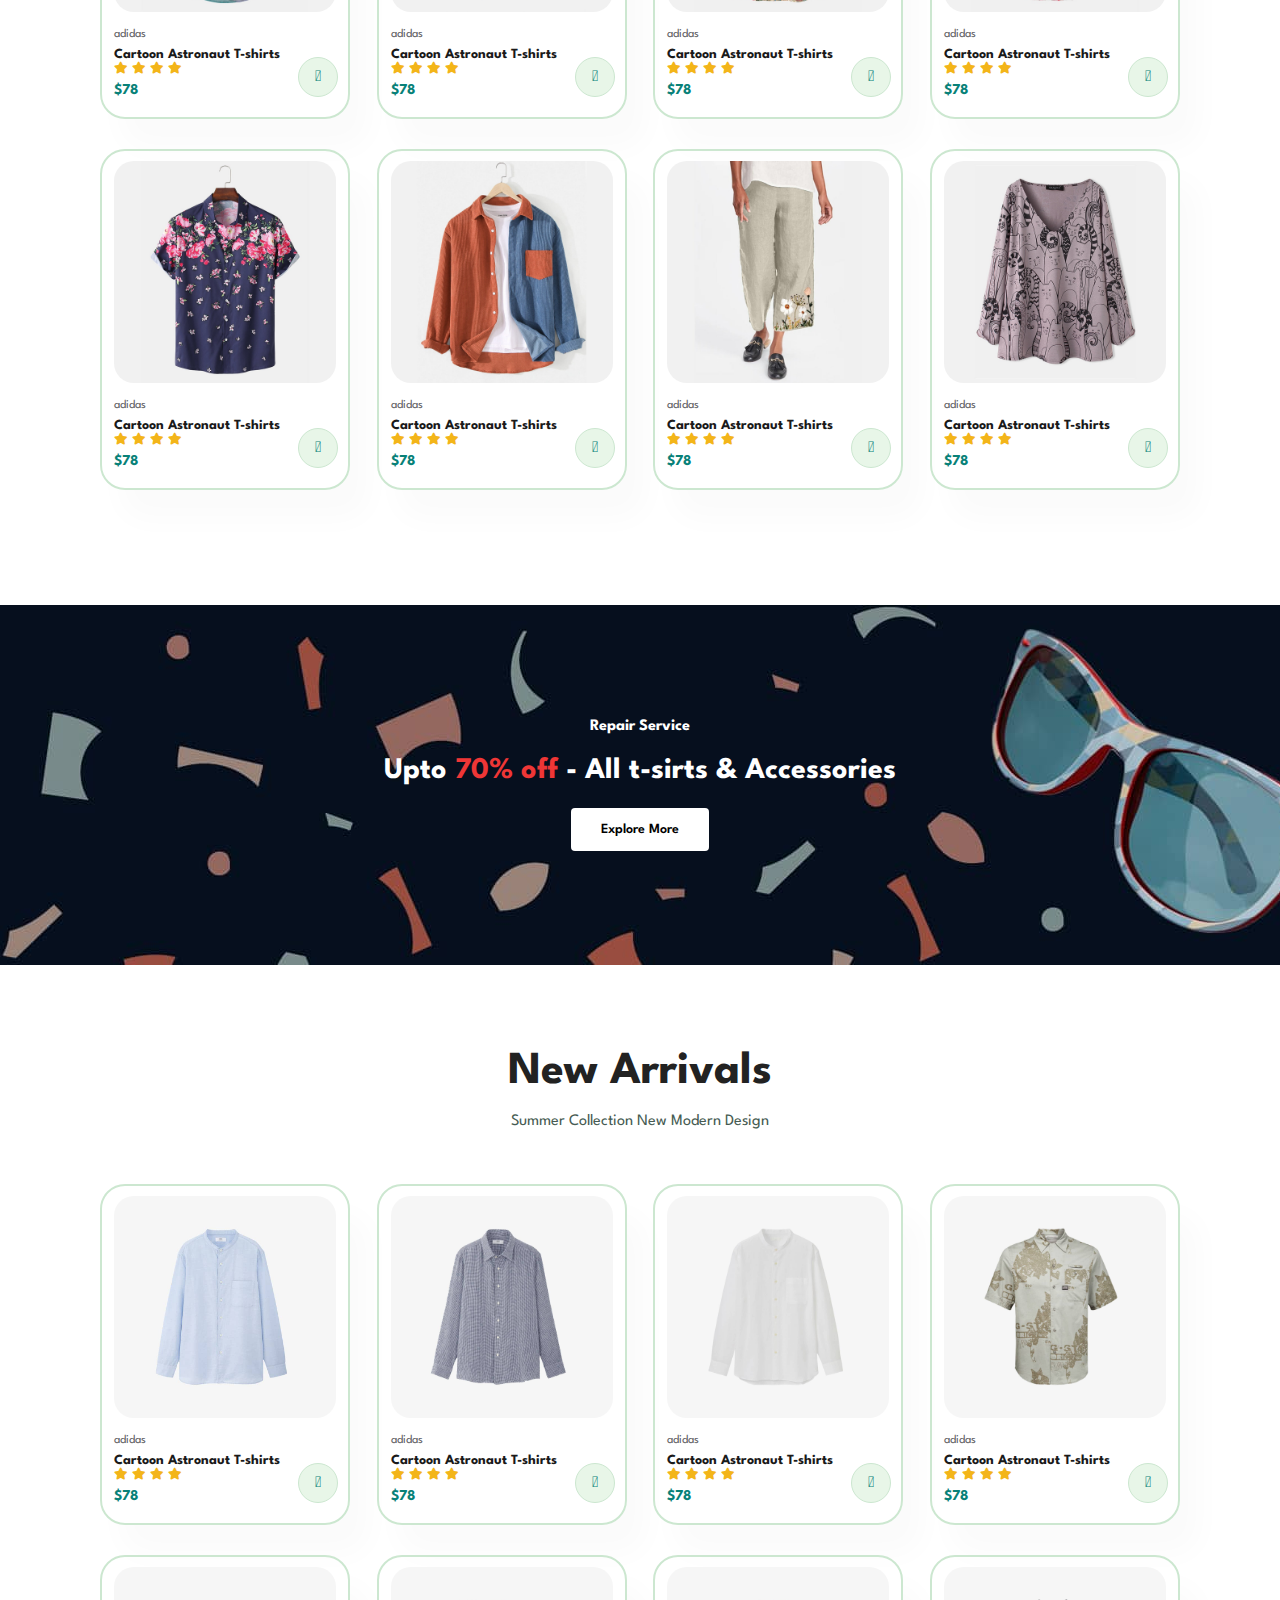
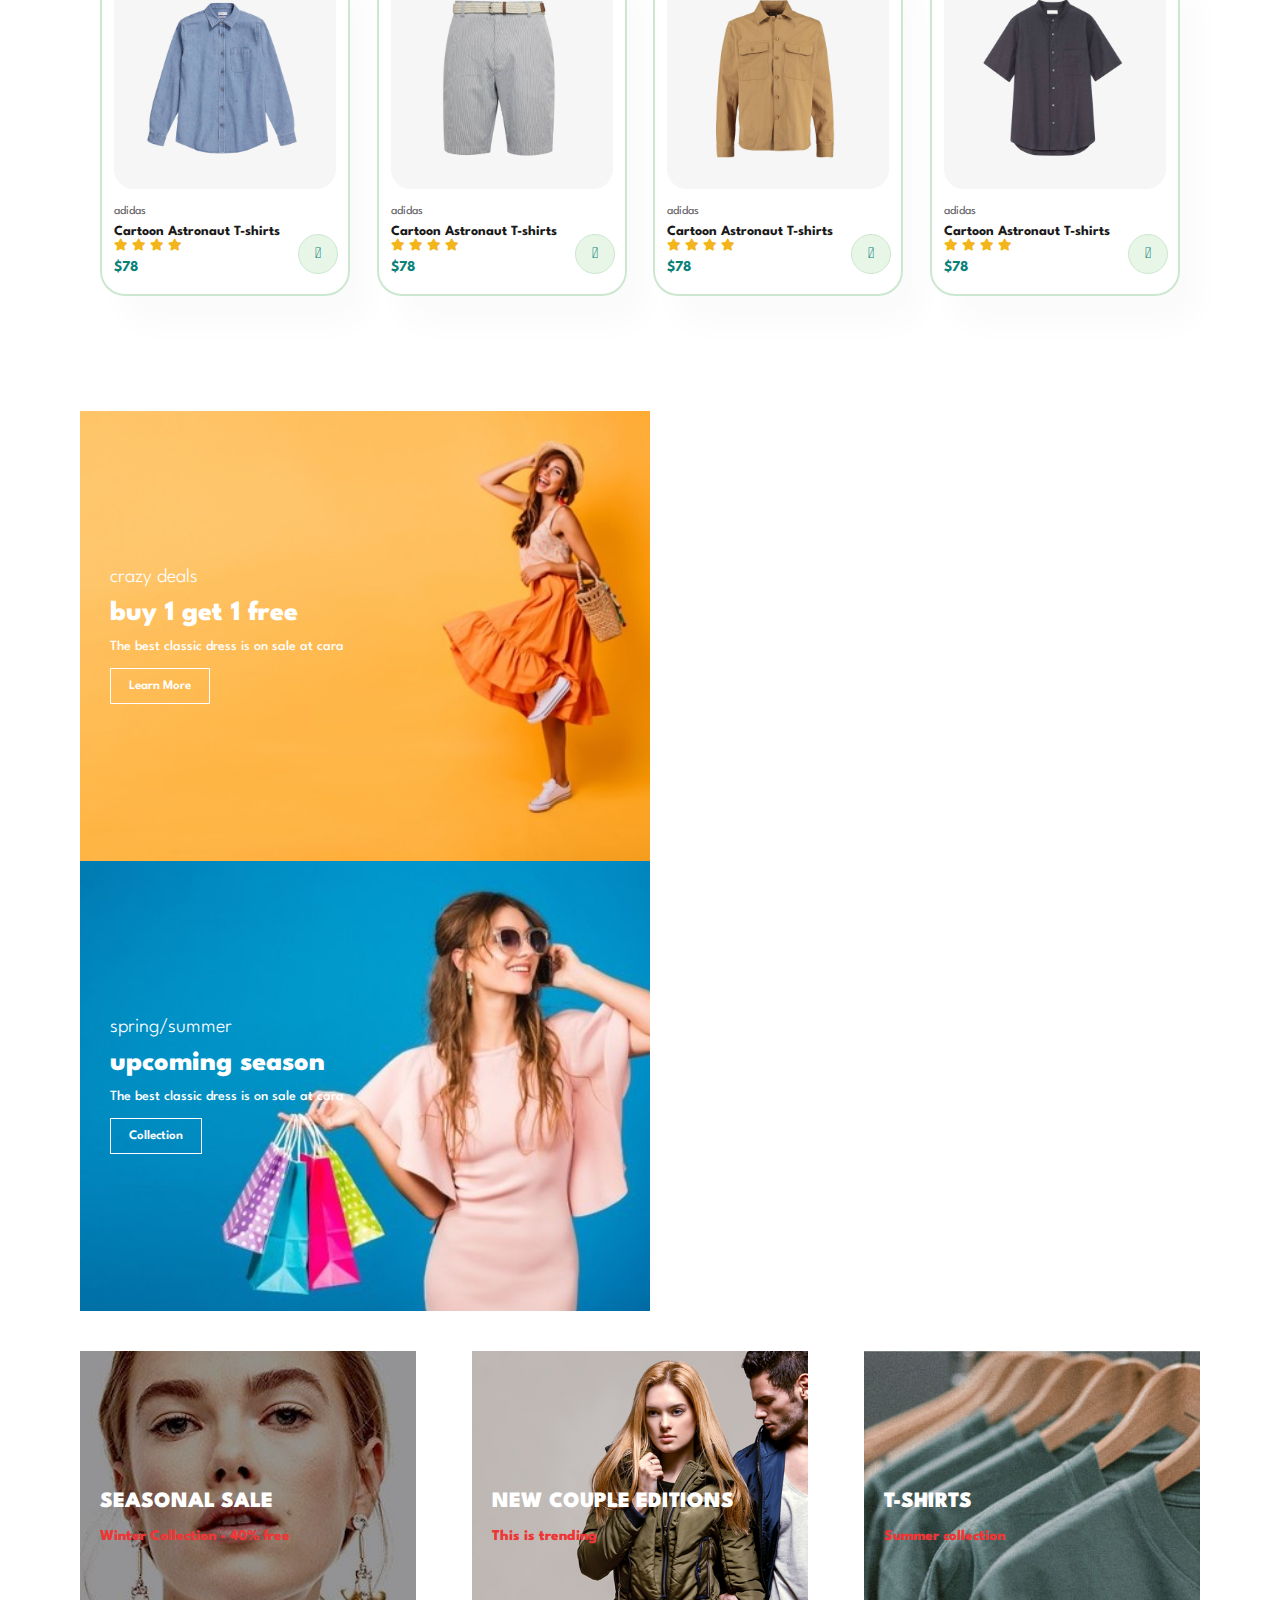
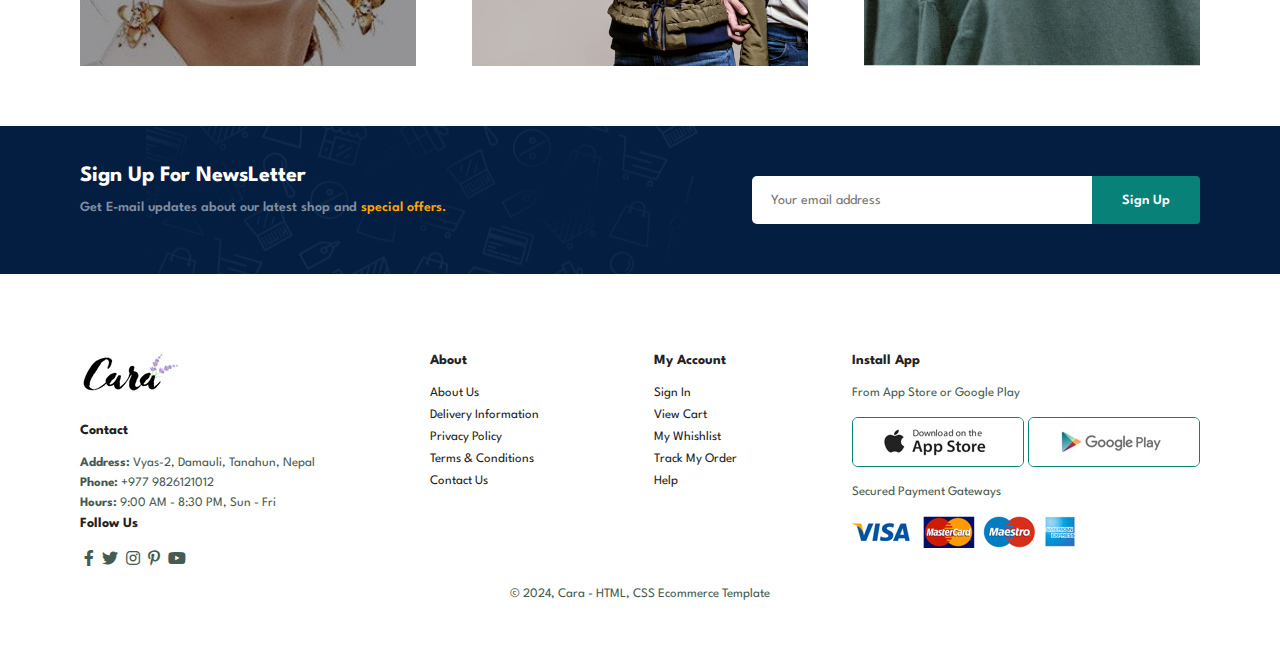
==== commit 9978c62a: "Footer section" ====
--- a/index.html
+++ b/index.html
@@ -4,7 +4,7 @@
 <head>
     <meta charset="UTF-8">
     <meta name="viewport" content="width=device-width, initial-scale=1.0">
-    <title>Ecommerce Project</title>
+    <title>Cara - Online Shopping Store</title>
     <link rel="stylesheet" href="style.css">
     <link rel="stylesheet" href="https://pro.fontawesome.com/releases/v5.10.0/css/all.css">
 
@@ -366,6 +366,57 @@
         </div>
     </section>
 
+    <footer class="section-p1">
+        <div class="col">
+            <img class="logo" src="img/logo.png" alt="">
+            <h4>Contact</h4>
+            <p><strong>Address:</strong> Vyas-2, Damauli, Tanahun, Nepal</p>
+            <p><strong>Phone:</strong> +977 9826121012</p>
+            <p><strong>Hours:</strong> 9:00 AM - 8:30 PM, Sun - Fri</p>
+            <div class="follow">
+                <h4>Follow Us</h4>
+                <div class="icon">
+                    <i class="fab fa-facebook-f"></i>
+                    <i class="fab fa-twitter"></i>
+                    <i class="fab fa-instagram"></i>
+                    <i class="fab fa-pinterest-p"></i>
+                    <i class="fab fa-youtube"></i>
+                </div>
+            </div>
+        </div>
+
+        <div class="col">
+            <h4>About</h4>
+            <a href="#">About Us</a>
+            <a href="#">Delivery Information</a>
+            <a href="#">Privacy Policy</a>
+            <a href="#">Terms & Conditions</a>
+            <a href="#">Contact Us</a>
+        </div>
+        <div class="col">
+            <h4>My Account</h4>
+            <a href="#">Sign In</a>
+            <a href="#">View Cart</a>
+            <a href="#">My Whishlist</a>
+            <a href="#">Track My Order</a>
+            <a href="#">Help</a>
+        </div>
+
+        <div class="col install">
+            <h4>Install App</h4>
+            <p>From App Store or Google Play</p>
+            <div class="row">
+                <img src="img/pay/app.jpg" alt="">
+                <img src="img/pay/play.jpg" alt="">
+            </div>
+            <p>Secured Payment Gateways</p>
+            <img src="img/pay/pay.png" alt="">
+        </div>
+
+        <div class="copyright">
+            <p>&copy; 2024, Cara - HTML, CSS Ecommerce Template</p>
+        </div>
+    </footer>
 </body>
 <script src="script.js"></script>
 
--- a/style.css
+++ b/style.css
@@ -329,7 +329,7 @@
     justify-content: center;
     align-items: flex-start;
     background-image: url("img/banner/b17.jpg");
-    min-width: 650px;
+    min-width: 570px;
     height: 50vh;
     background-size: cover;
     background-position: center;
@@ -468,4 +468,64 @@
     white-space: nowrap;
     border-top-left-radius: 0;
     border-bottom-left-radius: 0;
+}
+
+footer{
+    display: flex;
+    flex-wrap: wrap;
+    justify-content: space-between;
+}
+
+footer .col{
+    display: flex;
+    flex-direction: column;
+    align-items: flex-start;
+    margin-bottom: 20px;
+}
+
+footer .logo{
+    margin-bottom: 30px;
+}
+
+footer h4{
+    font-size: 14px;
+    padding-bottom: 20px;
+}
+
+footer p{
+    font-size: 13px;
+    margin: 0 0 8px 0;
+}
+
+footer a{
+    font-size: 13px;
+    text-decoration: none;
+    color: #222;
+    margin-bottom: 10px;
+}
+
+footer .follow i{
+    color: #465b52;
+    padding-left: 4px;
+    cursor: pointer;
+}
+
+footer .install .row img{
+    border: 1px solid #088178;
+    border-radius: 6px;
+    cursor: pointer;
+}
+
+footer .install img{
+    margin: 10px 0 15px 0;
+}
+
+footer .follow i:hover,
+footer a:hover{
+    color: #088178;
+}
+
+footer .copyright{
+    text-align: center;
+    width: 100%;
 }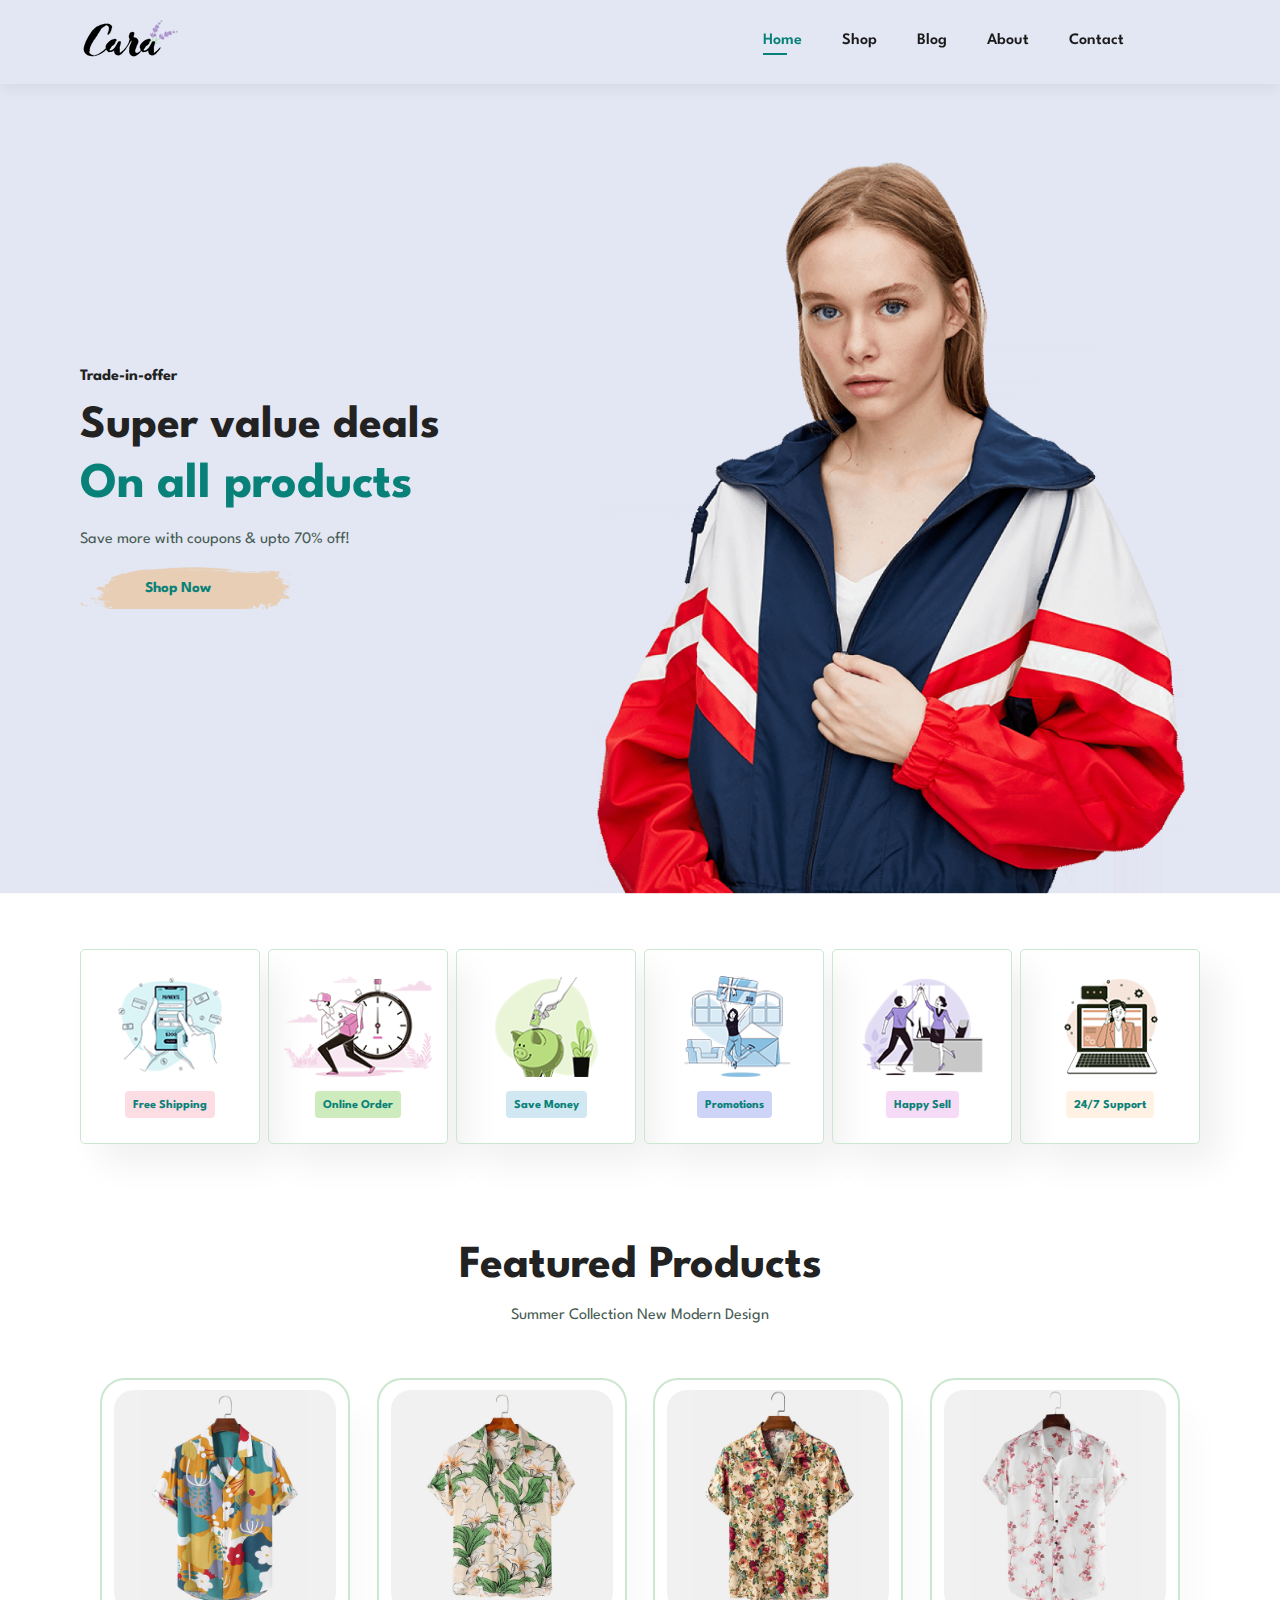
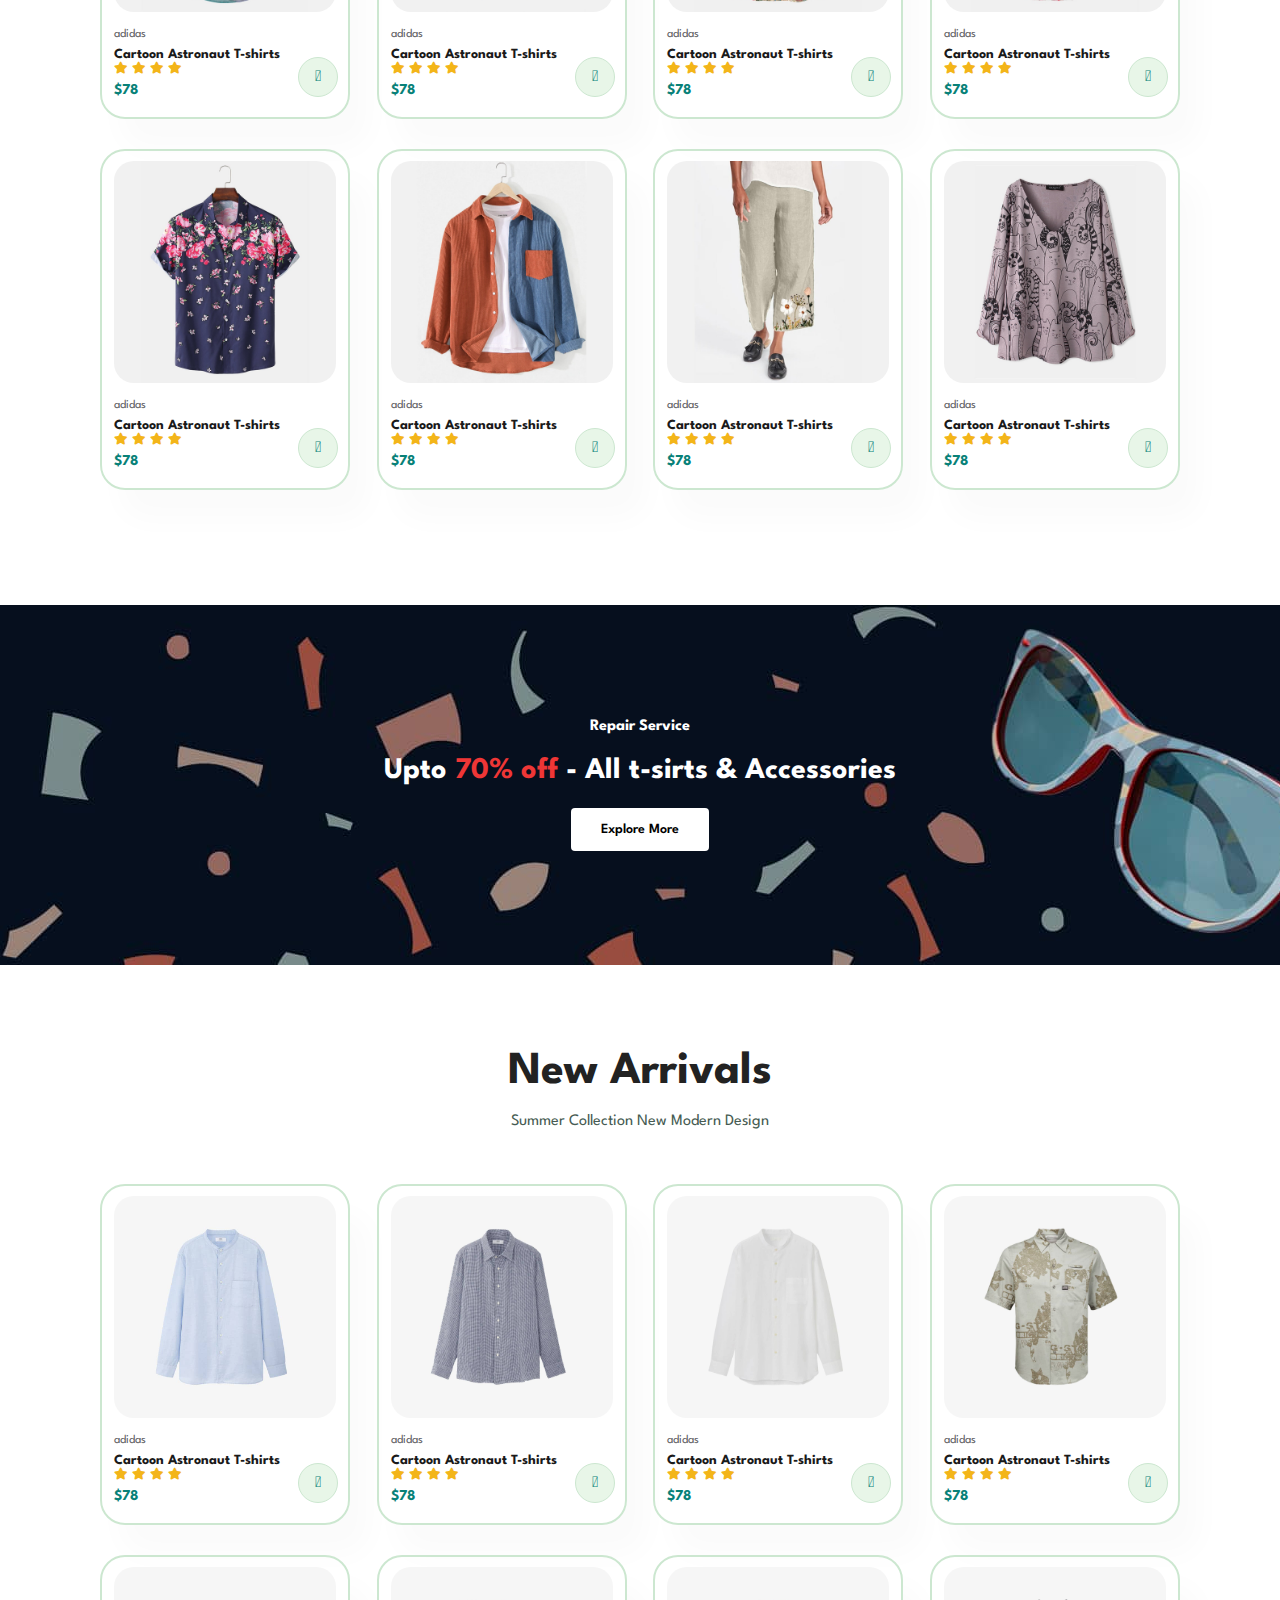
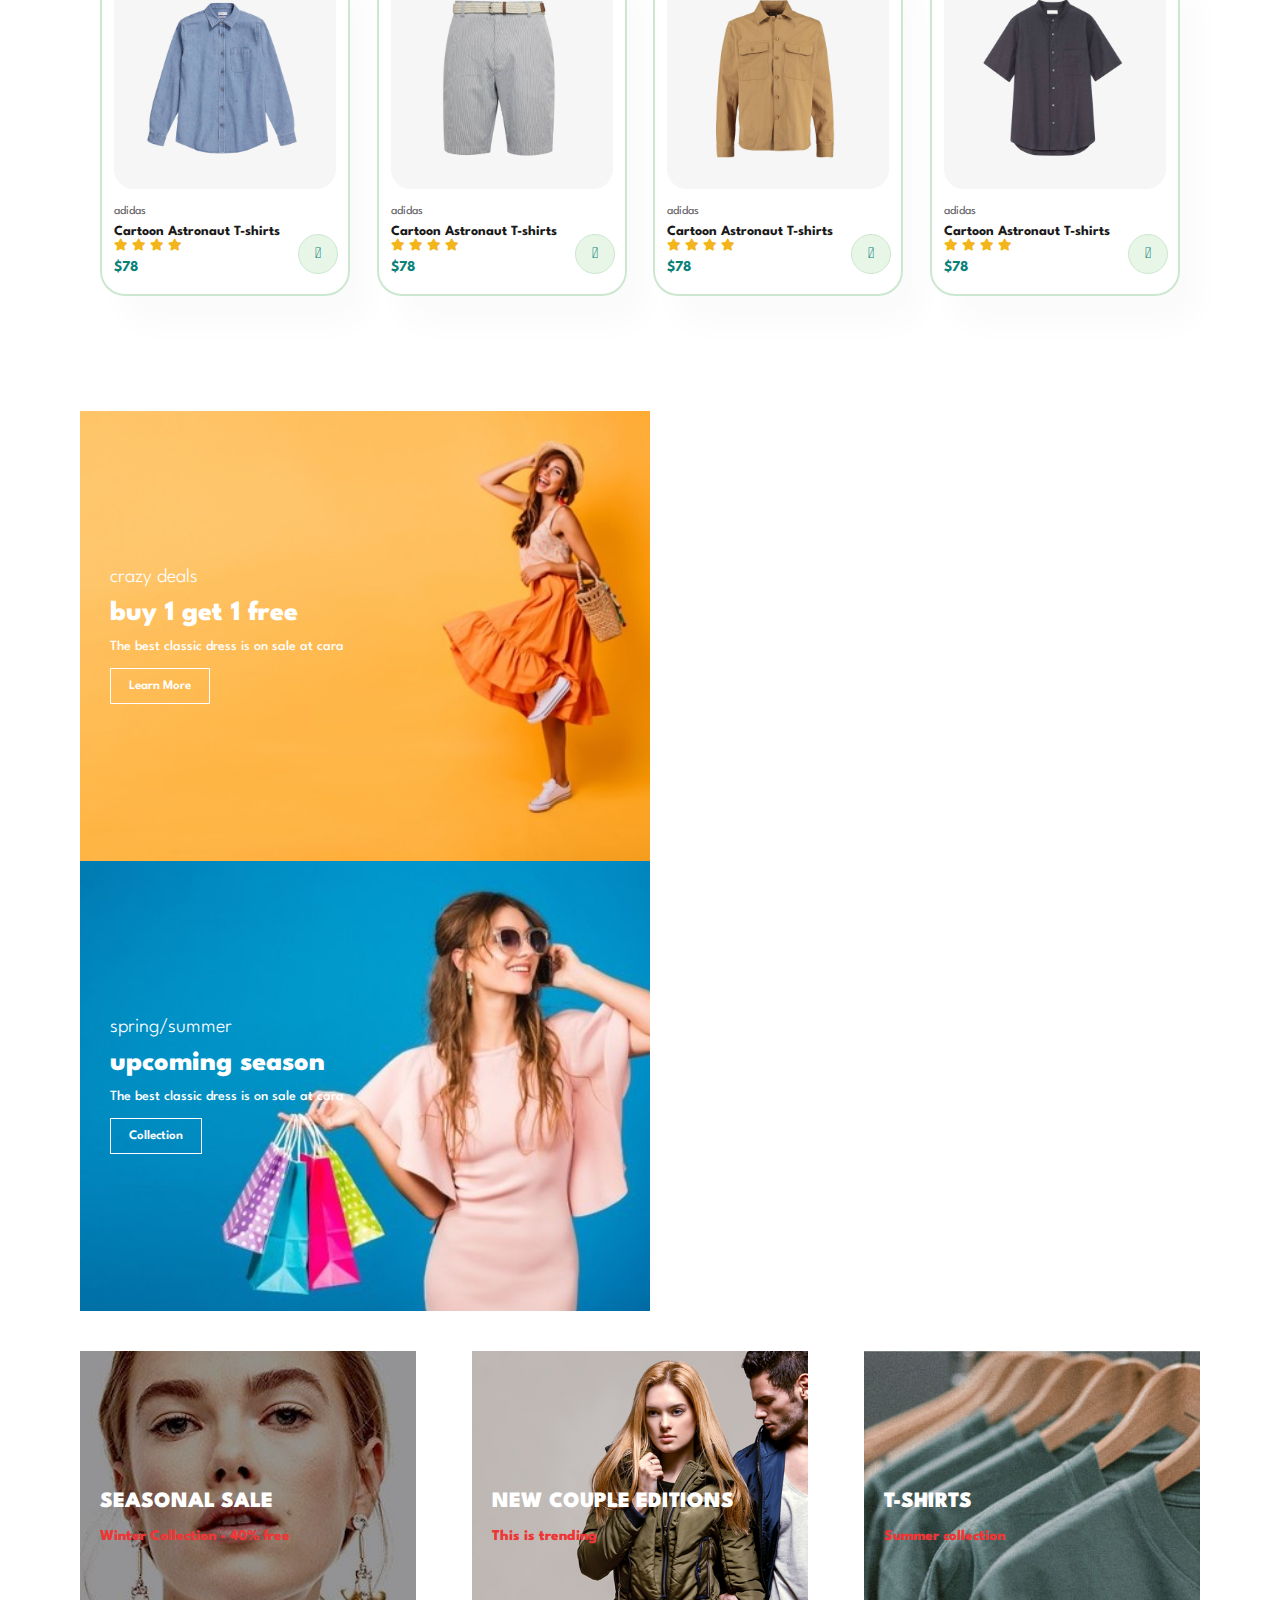
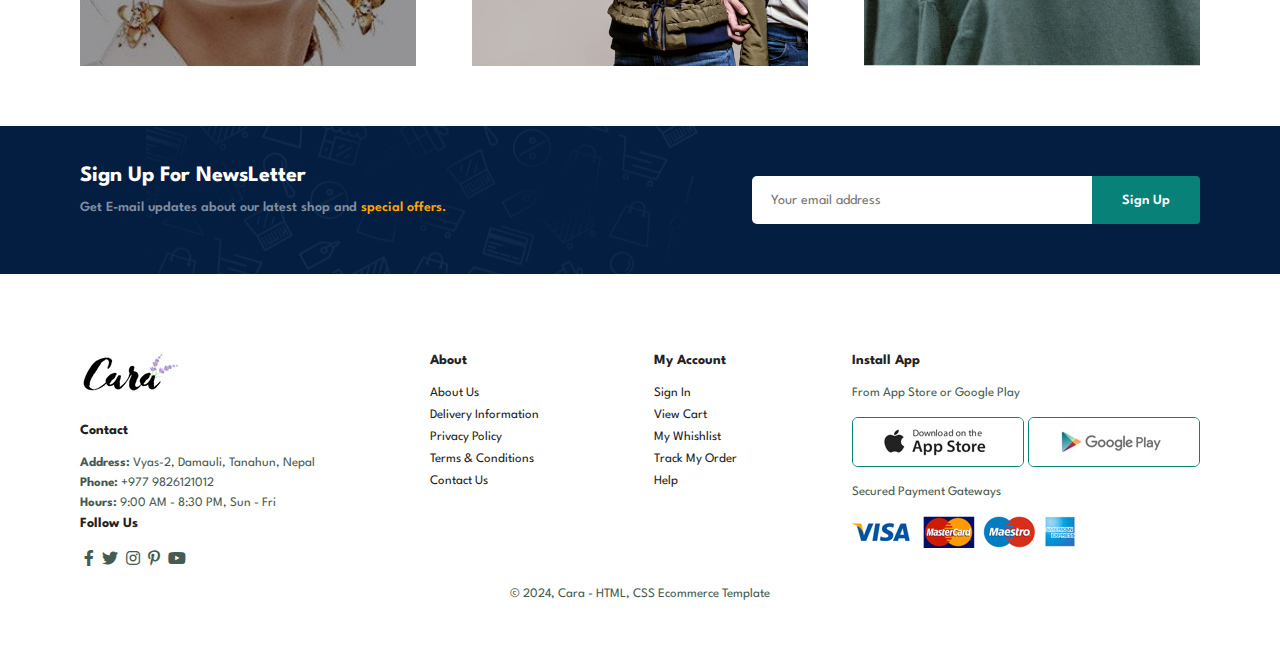
==== commit c271aab5: "Responsive Navbar" ====
--- a/index.html
+++ b/index.html
@@ -20,8 +20,13 @@
                 <li><a href="blog.html">Blog</a></li>
                 <li><a href="about.html">About</a></li>
                 <li><a href="contact.html">Contact</a></li>
-                <li><a href="cart.html"><i class="far fa-shopping-bag"></i></a></li>
+                <li id="lg-bag"><a href="cart.html"><i class="far fa-shopping-bag"></i></a></li>
+                <a href="#" id="close"><i class="far fa-times"></i></a>
             </ul>
+        </div>
+        <div class="mobile">
+            <a href="cart.html"><i class="far fa-shopping-bag"></i></a>
+            <i id="bar" class="fa fa-outdent" ></i>
         </div>
     </section>
 
--- a/style.css
+++ b/style.css
@@ -43,7 +43,7 @@
     margin: 40px 0;
 }
 
-button.normal{
+button.normal {
     font-size: 14px;
     font-weight: 600;
     padding: 15px 30px;
@@ -78,7 +78,7 @@
     display: flex;
     justify-content: center;
     align-self: center;
-    
+
 }
 
 #navbar li {
@@ -100,7 +100,7 @@
     color: #088178;
 }
 
-#navbar li a.active::af ter,
+#navbar li a.active::after,
 #navbar li a:hover::after {
     content: "";
     width: 30%;
@@ -111,10 +111,18 @@
     background: #088178;
 }
 
+.mobile{
+    display: none;
+    align-items: center;
+}
+
+#close{
+    display: none;
+}
 /* Header ends */
 
 /* Hero section starts */
-#hero{
+#hero {
     background-image: url("img/hero4.png");
     height: 90vh;
     width: 100%;
@@ -127,34 +135,38 @@
     justify-content: center;
 }
 
-#hero h4{
+#hero h4 {
     padding-bottom: 15px;
 }
-#hero h1{
-color: #088178;
-}
-#hero button{
+
+#hero h1 {
+    color: #088178;
+}
+
+#hero button {
     background: url("img/button.png");
     color: #088178;
     background-color: transparent;
     border: 0;
     outline: 0;
-    padding: 14px 80px 14px 65px; 
+    padding: 14px 80px 14px 65px;
     cursor: pointer;
     background-repeat: no-repeat;
     font-weight: 700;
     font-size: 15px;
 }
+
 /* Hero section ends */
 
 /* Feature section starts */
-#feature{
+#feature {
     display: flex;
     align-items: center;
     justify-content: space-between;
     flex-wrap: wrap;
 }
-#feature .fe-box{
+
+#feature .fe-box {
     width: 180px;
     text-align: center;
     padding: 25px 15px;
@@ -165,16 +177,16 @@
     margin: 15px 0;
 }
 
-#feature .fe-box:hover{
-    box-shadow: 10px 10px 54px rgba(0, 0, 0, 0.02 );
-}
-
-#feature .fe-box img{
+#feature .fe-box:hover {
+    box-shadow: 10px 10px 54px rgba(0, 0, 0, 0.02);
+}
+
+#feature .fe-box img {
     width: 100%;
     margin-bottom: 10px;
 }
 
-#feature .fe-box h6{
+#feature .fe-box h6 {
     display: inline-block;
     padding: 9px 8px 6px 8px;
     line-height: 1;
@@ -183,39 +195,44 @@
     background-color: #fddde4;
 }
 
-#feature .fe-box:nth-child(2) h6{
+#feature .fe-box:nth-child(2) h6 {
     background-color: #cdebbc;
 }
-#feature .fe-box:nth-child(3) h6{
+
+#feature .fe-box:nth-child(3) h6 {
     background-color: #d1e8f2;
 }
-#feature .fe-box:nth-child(4) h6{
+
+#feature .fe-box:nth-child(4) h6 {
     background-color: #cdd4f8;
 }
-#feature .fe-box:nth-child(5) h6{
+
+#feature .fe-box:nth-child(5) h6 {
     background-color: #f6dbf6;
 }
-#feature .fe-box:nth-child(6) h6{
+
+#feature .fe-box:nth-child(6) h6 {
     background-color: #fff2e5;
 }
 
-#product1{
+#product1 {
     text-align: center;
 }
 
-#product1 .pro{
+#product1 .pro {
     width: 23%;
     min-width: 250px;
     padding: 10px 12px;
     border: 2px solid #cce7d0;
     border-radius: 25px;
     cursor: pointer;
-    box-shadow: 20px 30px 30px rgba(0, 0, 0, 0.02 );
+    box-shadow: 20px 30px 30px rgba(0, 0, 0, 0.02);
     margin: 15px 0;
     transition: 0.2s ease;
     position: relative;
 }
-#product1 .pro-container{
+
+#product1 .pro-container {
     display: flex;
     align-items: center;
     justify-content: space-between;
@@ -224,40 +241,40 @@
 
 }
 
-#product1 .pro:hover{
-    box-shadow: 20px 30px 30px rgba(0, 0, 0, 0.08 );
-}
-
-#product1 .pro img{
+#product1 .pro:hover {
+    box-shadow: 20px 30px 30px rgba(0, 0, 0, 0.08);
+}
+
+#product1 .pro img {
     width: 100%;
     border-radius: 20px;
 }
 
-#product1 .pro .des{
+#product1 .pro .des {
     text-align: start;
     padding: 10px 0;
 }
 
-#product1 .pro .des span{
+#product1 .pro .des span {
     color: #606063;
     font-size: 12px;
 }
 
 
-#product1 .pro .des h5{
+#product1 .pro .des h5 {
     padding-top: 7px;
     color: #1a1a1a;
     font-size: 14px;
 }
 
 
-#product1 .pro .des i{
+#product1 .pro .des i {
     font-size: 12px;
     color: rgb(243, 181, 25);
 }
 
 
-#product1 .pro .des h4{
+#product1 .pro .des h4 {
     padding-top: 7px;
     font-size: 15px;
     font-weight: 700;
@@ -265,7 +282,7 @@
 }
 
 
-#product1 .pro .cart{
+#product1 .pro .cart {
     width: 40px;
     height: 40px;
     line-height: 40px;
@@ -278,11 +295,12 @@
     bottom: 20px;
     right: 10px;
 }
+
 /* Feature section ends */
 
 
 /* Banner starts */
-#banner{
+#banner {
     display: flex;
     flex-direction: column;
     justify-content: center;
@@ -295,22 +313,22 @@
     background-position: center;
 }
 
-#banner h4{
+#banner h4 {
     color: #fff;
     font-size: 16px;
 }
 
-#banner h2{
+#banner h2 {
     color: #fff;
     font-size: 30px;
     padding: 10px 0;
 }
 
-#banner h2 span{
+#banner h2 span {
     color: #ef3636;
 }
 
-#banner button:hover{
+#banner button:hover {
     background-color: #088178;
     color: #fff;
 }
@@ -318,12 +336,13 @@
 /* Banner section ends */
 
 /* Banner box starts */
-#sm-banner{
+#sm-banner {
     display: flex;
     justify-content: space-between;
     flex-wrap: wrap;
 }
-#sm-banner .banner-box{
+
+#sm-banner .banner-box {
     display: flex;
     flex-direction: column;
     justify-content: center;
@@ -335,30 +354,31 @@
     background-position: center;
     padding: 30px;
 }
-#sm-banner .banner-box2{
+
+#sm-banner .banner-box2 {
     background-image: url("img/banner/b18.jpg");
 }
 
-#sm-banner h4{
+#sm-banner h4 {
     color: #fff;
     font-size: 20px;
     font-weight: 300;
 }
 
-#sm-banner h2{
+#sm-banner h2 {
     color: #fff;
     font-size: 28px;
     font-weight: 800;
 }
 
-#sm-banner span{
+#sm-banner span {
     color: #fff;
     font-size: 14px;
     font-weight: 500;
     padding-bottom: 15px;
 }
 
-#sm-banner .white{
+#sm-banner .white {
     font-size: 13px;
     background-color: transparent;
     color: #fff;
@@ -370,19 +390,19 @@
     cursor: pointer;
 }
 
-#sm-banner .banner-box:hover button{
-    background-color: #088178; 
+#sm-banner .banner-box:hover button {
+    background-color: #088178;
     border: 1px solid #088178;
 }
 
-#banner3{
+#banner3 {
     display: flex;
     flex-wrap: wrap;
     justify-content: space-between;
     padding: 0 80px;
 }
 
-#banner3 .banner-box{
+#banner3 .banner-box {
     display: flex;
     flex-direction: column;
     justify-content: center;
@@ -396,20 +416,21 @@
     margin-bottom: 20px;
 }
 
-#banner3 .banner-box2{
+#banner3 .banner-box2 {
     background-image: url("img/banner/b4.jpg");
 }
-#banner3 .banner-box3{
+
+#banner3 .banner-box3 {
     background-image: url("img/banner/b10.jpg");
 }
 
-#banner3 h2{
+#banner3 h2 {
     color: #fff;
     font-weight: 900;
     font-size: 22px;
 }
 
-#banner3 h3{
+#banner3 h3 {
     color: #ef3636;
     font-size: 15px;
     font-weight: 800;
@@ -418,7 +439,7 @@
 /* Banner box ends */
 
 /* Newsletter starts */
-#newsletter{
+#newsletter {
     display: flex;
     /* margin: 20px 80px; */
     justify-content: space-between;
@@ -430,27 +451,28 @@
     background-color: #041e42;
 }
 
-#newsletter h4{
+#newsletter h4 {
     font-size: 22px;
     font-weight: 700;
     color: #fff;
 }
-#newsletter p{
+
+#newsletter p {
     font-size: 14px;
     font-weight: 600;
     color: #818ea0;
 }
 
-#newsletter p span{
+#newsletter p span {
     color: orange;
 }
 
-#newsletter .form{
+#newsletter .form {
     display: flex;
     width: 40%;
 }
 
-#newsletter input{
+#newsletter input {
     height: 3.012rem;
     padding: 0 1.25em;
     font-size: 14px;
@@ -462,7 +484,7 @@
     border-bottom-right-radius: 0;
 }
 
-#newsletter button{
+#newsletter button {
     background-color: #088178;
     color: #fff;
     white-space: nowrap;
@@ -470,62 +492,110 @@
     border-bottom-left-radius: 0;
 }
 
-footer{
+footer {
     display: flex;
     flex-wrap: wrap;
     justify-content: space-between;
 }
 
-footer .col{
+footer .col {
     display: flex;
     flex-direction: column;
     align-items: flex-start;
     margin-bottom: 20px;
 }
 
-footer .logo{
+footer .logo {
     margin-bottom: 30px;
 }
 
-footer h4{
+footer h4 {
     font-size: 14px;
     padding-bottom: 20px;
 }
 
-footer p{
+footer p {
     font-size: 13px;
     margin: 0 0 8px 0;
 }
 
-footer a{
+footer a {
     font-size: 13px;
     text-decoration: none;
     color: #222;
     margin-bottom: 10px;
 }
 
-footer .follow i{
+footer .follow i {
     color: #465b52;
     padding-left: 4px;
     cursor: pointer;
 }
 
-footer .install .row img{
+footer .install .row img {
     border: 1px solid #088178;
     border-radius: 6px;
     cursor: pointer;
 }
 
-footer .install img{
+footer .install img {
     margin: 10px 0 15px 0;
 }
 
 footer .follow i:hover,
-footer a:hover{
+footer a:hover {
     color: #088178;
 }
 
-footer .copyright{
+footer .copyright {
     text-align: center;
     width: 100%;
-}+}
+
+/* Responsiveness */
+@media (max-width:799px) {
+    #navbar {
+        display: flex;
+        flex-direction: column;
+        justify-content: flex-start;
+        align-self: flex-start;
+        position: fixed;
+        top: 0;
+        right: -300px;
+        height: 100vh;
+        width: 200px;
+        background-color: #e3e6f3;
+        box-shadow: 0 40px 60px rgba(0, 0, 0, 0.2);
+        padding: 80px 0 0 10px;
+        transition: 0.3s   ;
+    }
+
+    #navbar.active{
+        right: 0px;
+    }
+
+    #navbar li{
+        margin-bottom: 30px;
+    }
+    .mobile{
+        display: flex;
+        align-items: center;
+        gap: 20px;
+    }
+    .mobile i{
+        color: #1a1a1a;
+        font-size: 24px;
+    }
+    #close{
+        display: initial;
+        position: absolute;
+        top: 20px;
+        left: 30px;
+        color: #222;
+        font-size: 22px;
+    }
+    #lg-bag{
+        display: none;
+    }
+   
+}
